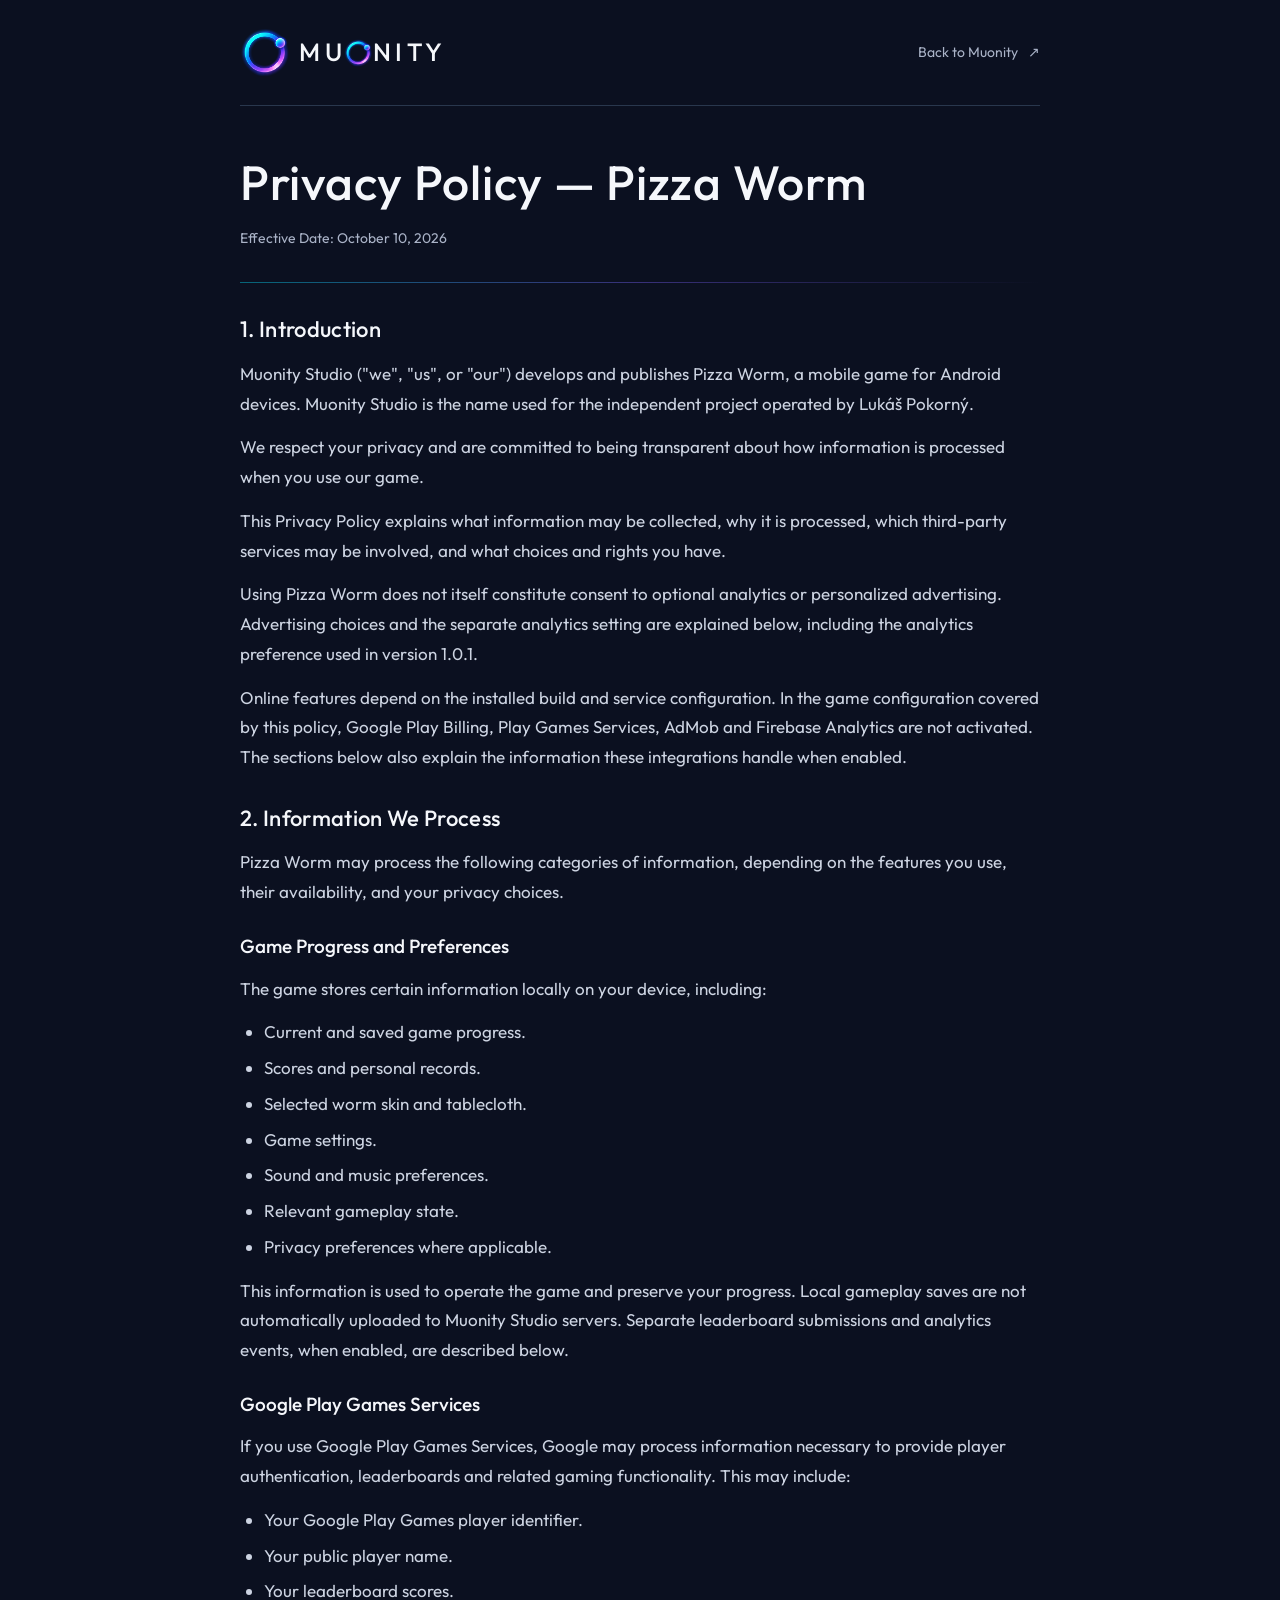
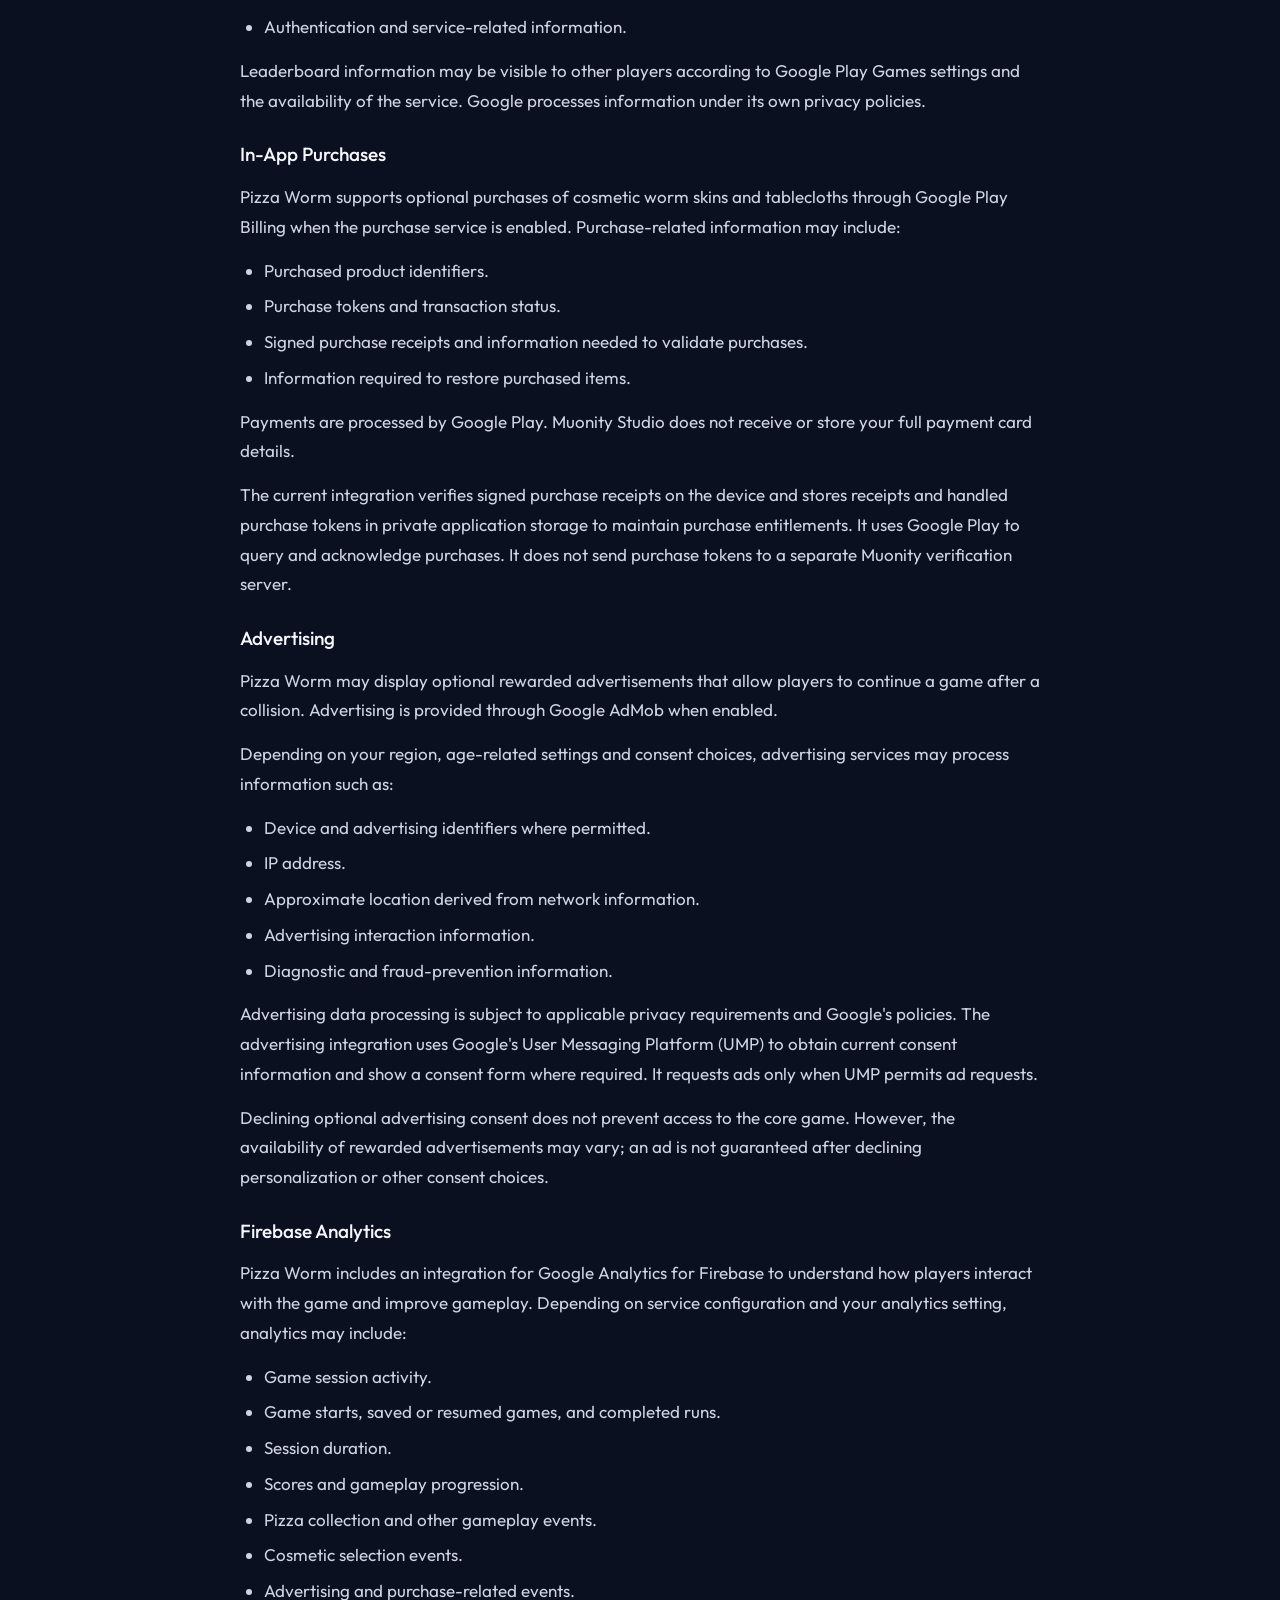
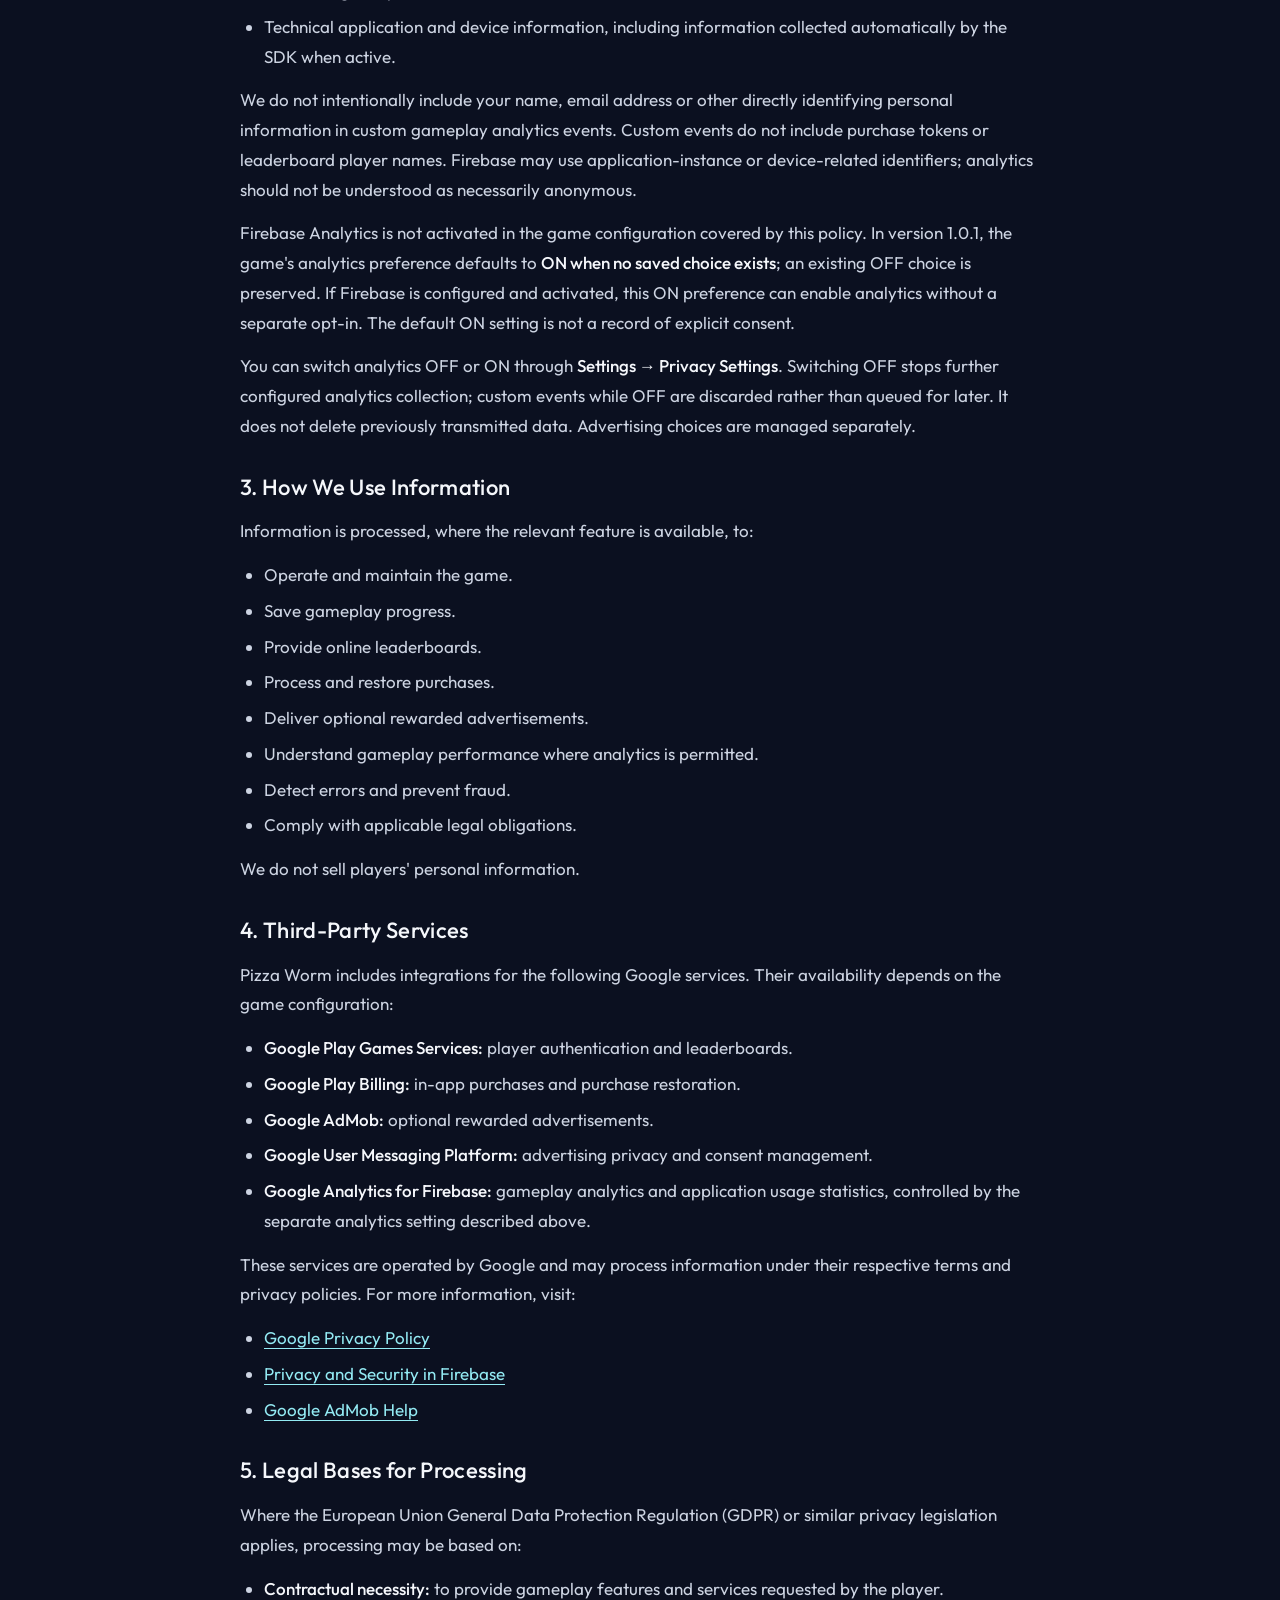
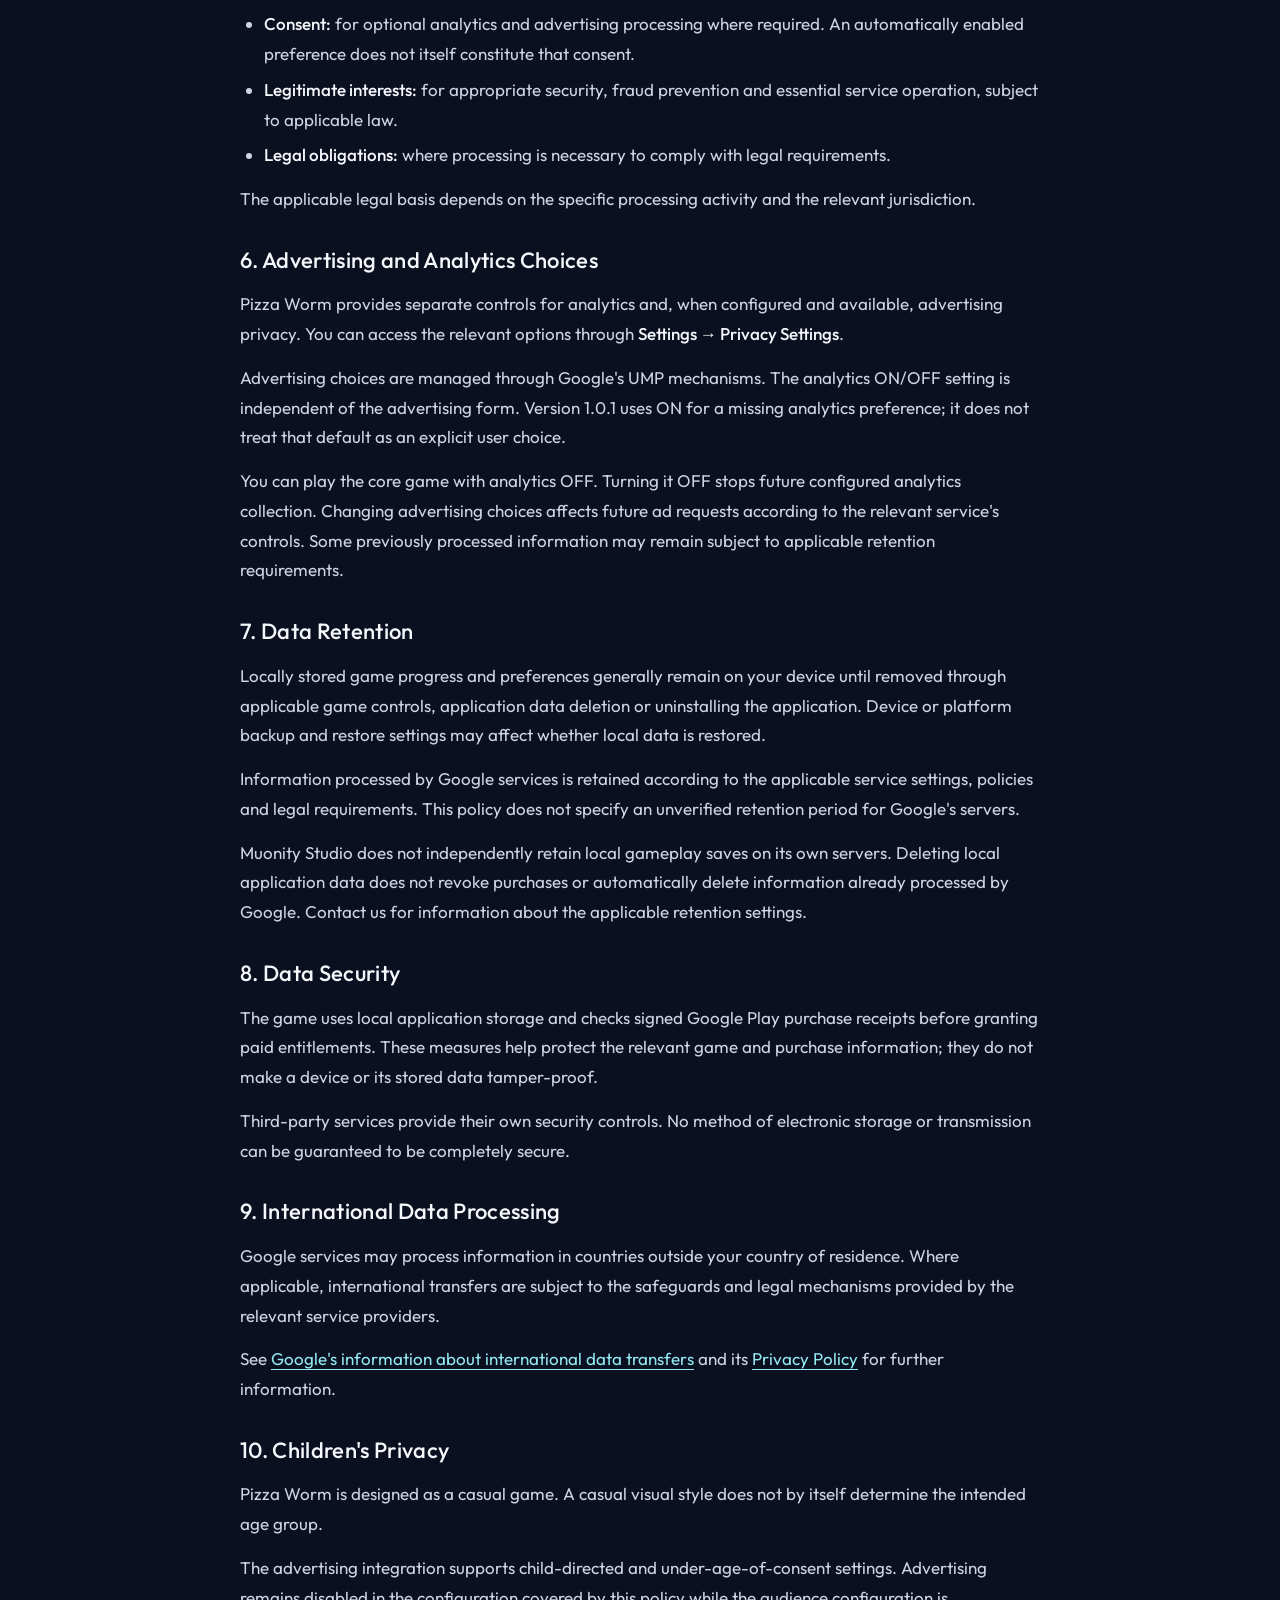
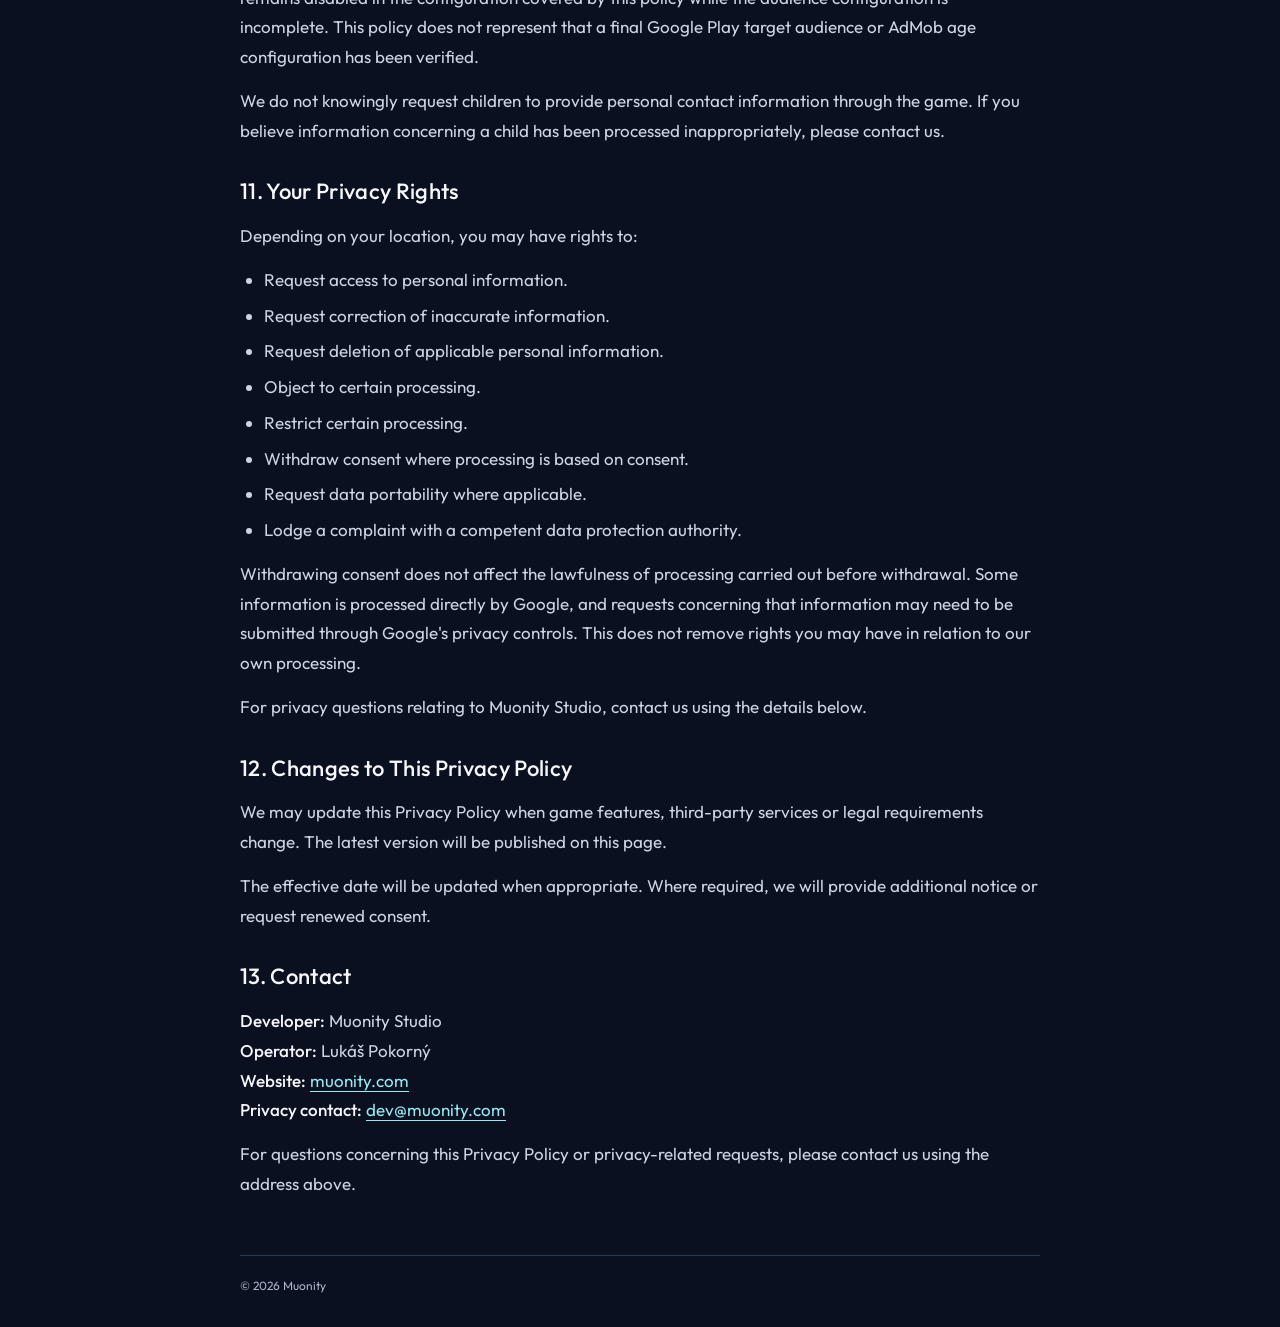
==== privacy/pizza-worm/index.html @ adc37dab "Add files via upload" ====
<!doctype html>
<html lang="en">
<head>
  <meta charset="utf-8">
  <meta name="viewport" content="width=device-width, initial-scale=1">
  <title>Pizza Worm Privacy Policy | Muonity</title>
  <meta name="description" content="Privacy Policy for Pizza Worm by Muonity Studio: local game data, Google services, advertising, analytics settings, purchases and your privacy rights.">
  <meta name="robots" content="index, follow">
  <meta name="theme-color" content="#0B1020">
  <link rel="canonical" href="https://muonity.com/privacy/pizza-worm/">
  <link rel="icon" type="image/png" sizes="192x192" href="../../assets/icons/muonity-symbol.png">
  <link rel="icon" type="image/x-icon" sizes="16x16 32x32 48x48" href="../../favicon.ico">
  <link rel="apple-touch-icon" sizes="180x180" href="../../assets/icons/apple-touch-icon.png">
  <link rel="preload" href="../../assets/fonts/outfit-variable-1.woff2" as="font" type="font/woff2" crossorigin>
  <link rel="stylesheet" href="../../css/fonts.css">
  <link rel="stylesheet" href="../../css/styles.css">
  <link rel="stylesheet" href="../../css/privacy.css">
  <style>
    .pizza-policy h3 { margin-top: 26px; color: var(--color-text); font-size: 19px; line-height: 1.4; font-weight: 500; }
    .pizza-policy ul { margin-block: 14px; padding-left: 24px; color: #CDD4E2; }
    .pizza-policy li + li { margin-top: 6px; }
  </style>
</head>

<body class="privacy-page">
  <a class="skip-link" href="#main">Skip to content</a>
  <header class="privacy-header privacy-container">
    <a class="brand" href="https://muonity.com/" aria-label="Muonity home">
        <img class="brand-symbol" src="../../assets/icons/muonity-symbol.png" width="192" height="192" alt="">
        <span class="wordmark" aria-hidden="true">MU<img src="../../assets/icons/muonity-symbol.png" width="192" height="192" alt="">NITY</span>
      </a>
    <a class="privacy-back" href="https://muonity.com/">Back to Muonity <span aria-hidden="true">↗</span></a>
  </header>
  <main class="privacy-document privacy-container pizza-policy" id="main">
    <div class="privacy-intro">
      <h1>Privacy Policy — Pizza Worm</h1>
      <p class="privacy-updated">Effective Date: <time datetime="2026-10-10">October 10, 2026</time></p>
    </div>
    <section aria-labelledby="section-1">
      <h2 id="section-1">1. Introduction</h2>
      <p>Muonity Studio ("we", "us", or "our") develops and publishes Pizza Worm, a mobile game for Android devices. Muonity Studio is the name used for the independent project operated by Lukáš Pokorný.</p>
      <p>We respect your privacy and are committed to being transparent about how information is processed when you use our game.</p>
      <p>This Privacy Policy explains what information may be collected, why it is processed, which third-party services may be involved, and what choices and rights you have.</p>
      <p>Using Pizza Worm does not itself constitute consent to optional analytics or personalized advertising. Advertising choices and the separate analytics setting are explained below, including the analytics preference used in version 1.0.1.</p>
      <p>Online features depend on the installed build and service configuration. In the game configuration covered by this policy, Google Play Billing, Play Games Services, AdMob and Firebase Analytics are not activated. The sections below also explain the information these integrations handle when enabled.</p>
    </section>
    <section aria-labelledby="section-2">
      <h2 id="section-2">2. Information We Process</h2>
      <p>Pizza Worm may process the following categories of information, depending on the features you use, their availability, and your privacy choices.</p>
      <h3>Game Progress and Preferences</h3>
      <p>The game stores certain information locally on your device, including:</p>
      <ul><li>Current and saved game progress.</li><li>Scores and personal records.</li><li>Selected worm skin and tablecloth.</li><li>Game settings.</li><li>Sound and music preferences.</li><li>Relevant gameplay state.</li><li>Privacy preferences where applicable.</li></ul>
      <p>This information is used to operate the game and preserve your progress. Local gameplay saves are not automatically uploaded to Muonity Studio servers. Separate leaderboard submissions and analytics events, when enabled, are described below.</p>
      <h3>Google Play Games Services</h3>
      <p>If you use Google Play Games Services, Google may process information necessary to provide player authentication, leaderboards and related gaming functionality. This may include:</p>
      <ul><li>Your Google Play Games player identifier.</li><li>Your public player name.</li><li>Your leaderboard scores.</li><li>Authentication and service-related information.</li></ul>
      <p>Leaderboard information may be visible to other players according to Google Play Games settings and the availability of the service. Google processes information under its own privacy policies.</p>
      <h3>In-App Purchases</h3>
      <p>Pizza Worm supports optional purchases of cosmetic worm skins and tablecloths through Google Play Billing when the purchase service is enabled. Purchase-related information may include:</p>
      <ul><li>Purchased product identifiers.</li><li>Purchase tokens and transaction status.</li><li>Signed purchase receipts and information needed to validate purchases.</li><li>Information required to restore purchased items.</li></ul>
      <p>Payments are processed by Google Play. Muonity Studio does not receive or store your full payment card details.</p>
      <p>The current integration verifies signed purchase receipts on the device and stores receipts and handled purchase tokens in private application storage to maintain purchase entitlements. It uses Google Play to query and acknowledge purchases. It does not send purchase tokens to a separate Muonity verification server.</p>
      <h3>Advertising</h3>
      <p>Pizza Worm may display optional rewarded advertisements that allow players to continue a game after a collision. Advertising is provided through Google AdMob when enabled.</p>
      <p>Depending on your region, age-related settings and consent choices, advertising services may process information such as:</p>
      <ul><li>Device and advertising identifiers where permitted.</li><li>IP address.</li><li>Approximate location derived from network information.</li><li>Advertising interaction information.</li><li>Diagnostic and fraud-prevention information.</li></ul>
      <p>Advertising data processing is subject to applicable privacy requirements and Google's policies. The advertising integration uses Google's User Messaging Platform (UMP) to obtain current consent information and show a consent form where required. It requests ads only when UMP permits ad requests.</p>
      <p>Declining optional advertising consent does not prevent access to the core game. However, the availability of rewarded advertisements may vary; an ad is not guaranteed after declining personalization or other consent choices.</p>
      <h3>Firebase Analytics</h3>
      <p>Pizza Worm includes an integration for Google Analytics for Firebase to understand how players interact with the game and improve gameplay. Depending on service configuration and your analytics setting, analytics may include:</p>
      <ul><li>Game session activity.</li><li>Game starts, saved or resumed games, and completed runs.</li><li>Session duration.</li><li>Scores and gameplay progression.</li><li>Pizza collection and other gameplay events.</li><li>Cosmetic selection events.</li><li>Advertising and purchase-related events.</li><li>Technical application and device information, including information collected automatically by the SDK when active.</li></ul>
      <p>We do not intentionally include your name, email address or other directly identifying personal information in custom gameplay analytics events. Custom events do not include purchase tokens or leaderboard player names. Firebase may use application-instance or device-related identifiers; analytics should not be understood as necessarily anonymous.</p>
      <p>Firebase Analytics is not activated in the game configuration covered by this policy. In version 1.0.1, the game's analytics preference defaults to <strong>ON when no saved choice exists</strong>; an existing OFF choice is preserved. If Firebase is configured and activated, this ON preference can enable analytics without a separate opt-in. The default ON setting is not a record of explicit consent.</p>
      <p>You can switch analytics OFF or ON through <strong>Settings → Privacy Settings</strong>. Switching OFF stops further configured analytics collection; custom events while OFF are discarded rather than queued for later. It does not delete previously transmitted data. Advertising choices are managed separately.</p>
    </section>
    <section aria-labelledby="section-3">
      <h2 id="section-3">3. How We Use Information</h2>
      <p>Information is processed, where the relevant feature is available, to:</p>
      <ul><li>Operate and maintain the game.</li><li>Save gameplay progress.</li><li>Provide online leaderboards.</li><li>Process and restore purchases.</li><li>Deliver optional rewarded advertisements.</li><li>Understand gameplay performance where analytics is permitted.</li><li>Detect errors and prevent fraud.</li><li>Comply with applicable legal obligations.</li></ul>
      <p>We do not sell players' personal information.</p>
    </section>
    <section aria-labelledby="section-4">
      <h2 id="section-4">4. Third-Party Services</h2>
      <p>Pizza Worm includes integrations for the following Google services. Their availability depends on the game configuration:</p>
      <ul><li><strong>Google Play Games Services:</strong> player authentication and leaderboards.</li><li><strong>Google Play Billing:</strong> in-app purchases and purchase restoration.</li><li><strong>Google AdMob:</strong> optional rewarded advertisements.</li><li><strong>Google User Messaging Platform:</strong> advertising privacy and consent management.</li><li><strong>Google Analytics for Firebase:</strong> gameplay analytics and application usage statistics, controlled by the separate analytics setting described above.</li></ul>
      <p>These services are operated by Google and may process information under their respective terms and privacy policies. For more information, visit:</p>
      <ul><li><a href="https://policies.google.com/privacy">Google Privacy Policy</a></li><li><a href="https://firebase.google.com/support/privacy">Privacy and Security in Firebase</a></li><li><a href="https://support.google.com/admob/">Google AdMob Help</a></li></ul>
    </section>
    <section aria-labelledby="section-5">
      <h2 id="section-5">5. Legal Bases for Processing</h2>
      <p>Where the European Union General Data Protection Regulation (GDPR) or similar privacy legislation applies, processing may be based on:</p>
      <ul><li><strong>Contractual necessity:</strong> to provide gameplay features and services requested by the player.</li><li><strong>Consent:</strong> for optional analytics and advertising processing where required. An automatically enabled preference does not itself constitute that consent.</li><li><strong>Legitimate interests:</strong> for appropriate security, fraud prevention and essential service operation, subject to applicable law.</li><li><strong>Legal obligations:</strong> where processing is necessary to comply with legal requirements.</li></ul>
      <p>The applicable legal basis depends on the specific processing activity and the relevant jurisdiction.</p>
    </section>
    <section aria-labelledby="section-6">
      <h2 id="section-6">6. Advertising and Analytics Choices</h2>
      <p>Pizza Worm provides separate controls for analytics and, when configured and available, advertising privacy. You can access the relevant options through <strong>Settings → Privacy Settings</strong>.</p>
      <p>Advertising choices are managed through Google's UMP mechanisms. The analytics ON/OFF setting is independent of the advertising form. Version 1.0.1 uses ON for a missing analytics preference; it does not treat that default as an explicit user choice.</p>
      <p>You can play the core game with analytics OFF. Turning it OFF stops future configured analytics collection. Changing advertising choices affects future ad requests according to the relevant service's controls. Some previously processed information may remain subject to applicable retention requirements.</p>
    </section>
    <section aria-labelledby="section-7">
      <h2 id="section-7">7. Data Retention</h2>
      <p>Locally stored game progress and preferences generally remain on your device until removed through applicable game controls, application data deletion or uninstalling the application. Device or platform backup and restore settings may affect whether local data is restored.</p>
      <p>Information processed by Google services is retained according to the applicable service settings, policies and legal requirements. This policy does not specify an unverified retention period for Google's servers.</p>
      <p>Muonity Studio does not independently retain local gameplay saves on its own servers. Deleting local application data does not revoke purchases or automatically delete information already processed by Google. Contact us for information about the applicable retention settings.</p>
    </section>
    <section aria-labelledby="section-8">
      <h2 id="section-8">8. Data Security</h2>
      <p>The game uses local application storage and checks signed Google Play purchase receipts before granting paid entitlements. These measures help protect the relevant game and purchase information; they do not make a device or its stored data tamper-proof.</p>
      <p>Third-party services provide their own security controls. No method of electronic storage or transmission can be guaranteed to be completely secure.</p>
    </section>
    <section aria-labelledby="section-9">
      <h2 id="section-9">9. International Data Processing</h2>
      <p>Google services may process information in countries outside your country of residence. Where applicable, international transfers are subject to the safeguards and legal mechanisms provided by the relevant service providers.</p>
      <p>See <a href="https://business.safety.google/adsdatatransfers/">Google's information about international data transfers</a> and its <a href="https://policies.google.com/privacy">Privacy Policy</a> for further information.</p>
    </section>
    <section aria-labelledby="section-10">
      <h2 id="section-10">10. Children's Privacy</h2>
      <p>Pizza Worm is designed as a casual game. A casual visual style does not by itself determine the intended age group.</p>
      <p>The advertising integration supports child-directed and under-age-of-consent settings. Advertising remains disabled in the configuration covered by this policy while the audience configuration is incomplete. This policy does not represent that a final Google Play target audience or AdMob age configuration has been verified.</p>
      <p>We do not knowingly request children to provide personal contact information through the game. If you believe information concerning a child has been processed inappropriately, please contact us.</p>
    </section>
    <section aria-labelledby="section-11">
      <h2 id="section-11">11. Your Privacy Rights</h2>
      <p>Depending on your location, you may have rights to:</p>
      <ul><li>Request access to personal information.</li><li>Request correction of inaccurate information.</li><li>Request deletion of applicable personal information.</li><li>Object to certain processing.</li><li>Restrict certain processing.</li><li>Withdraw consent where processing is based on consent.</li><li>Request data portability where applicable.</li><li>Lodge a complaint with a competent data protection authority.</li></ul>
      <p>Withdrawing consent does not affect the lawfulness of processing carried out before withdrawal. Some information is processed directly by Google, and requests concerning that information may need to be submitted through Google's privacy controls. This does not remove rights you may have in relation to our own processing.</p>
      <p>For privacy questions relating to Muonity Studio, contact us using the details below.</p>
    </section>
    <section aria-labelledby="section-12">
      <h2 id="section-12">12. Changes to This Privacy Policy</h2>
      <p>We may update this Privacy Policy when game features, third-party services or legal requirements change. The latest version will be published on this page.</p>
      <p>The effective date will be updated when appropriate. Where required, we will provide additional notice or request renewed consent.</p>
    </section>
    <section aria-labelledby="section-13">
      <h2 id="section-13">13. Contact</h2>
      <p><strong>Developer:</strong> Muonity Studio<br><strong>Operator:</strong> Lukáš Pokorný<br><strong>Website:</strong> <a href="https://muonity.com/">muonity.com</a><br><strong>Privacy contact:</strong> <a href="mailto:dev@muonity.com">dev@muonity.com</a></p>
      <p>For questions concerning this Privacy Policy or privacy-related requests, please contact us using the address above.</p>
    </section>
  </main>
  <footer class="privacy-footer privacy-container"><small>© 2026 Muonity</small></footer>
</body>
</html>
---- css/fonts.css ----
/* latin-ext */
@font-face {
  font-family: 'Outfit';
  font-style: normal;
  font-weight: 100 900;
  font-display: swap;
  src: url(../assets/fonts/outfit-variable-0.woff2) format('woff2');
  unicode-range: U+0100-02BA, U+02BD-02C5, U+02C7-02CC, U+02CE-02D7, U+02DD-02FF, U+0304, U+0308, U+0329, U+1D00-1DBF, U+1E00-1E9F, U+1EF2-1EFF, U+2020, U+20A0-20AB, U+20AD-20C0, U+2113, U+2C60-2C7F, U+A720-A7FF;
}
/* latin */
@font-face {
  font-family: 'Outfit';
  font-style: normal;
  font-weight: 100 900;
  font-display: swap;
  src: url(../assets/fonts/outfit-variable-1.woff2) format('woff2');
  unicode-range: U+0000-00FF, U+0131, U+0152-0153, U+02BB-02BC, U+02C6, U+02DA, U+02DC, U+0304, U+0308, U+0329, U+2000-206F, U+20AC, U+2122, U+2191, U+2193, U+2212, U+2215, U+FEFF, U+FFFD;
}
---- css/styles.css ----
:root {
  color-scheme: dark;
  --color-bg: #0B1020;
  --color-cyan: #00E5FF;
  --color-violet: #7B61FF;
  --color-text: #F5F7FB;
  --color-text-secondary: #AAB3C7;
  --color-surface: #030817;
  --accent-retro: #22CFFF;
  --accent-bait: #00E5E5;
  --accent-next: #DF66FF;
  --glow-intensity: .24;
  --max-content-width: 1280px;
  --page-gutter: clamp(22px, 4.8vw, 70px);
  --card-gap: clamp(20px, 2.1vw, 30px);
  --section-space: clamp(36px, 4vw, 58px);
  --font: "Outfit", sans-serif;
}
* { box-sizing: border-box; }
html { scroll-behavior: smooth; scroll-padding-top: 24px; }
body { margin: 0; background: var(--color-bg); background-image: linear-gradient(#020612, #020611); color: var(--color-text); font-family: var(--font); font-size: 16px; line-height: 1.6; -webkit-font-smoothing: antialiased; }
a { color: inherit; text-decoration: none; }
button { font: inherit; }
img, svg { display: block; max-width: 100%; }
img { height: auto; }
h1, h2, h3, p { margin: 0; }
[hidden] { display: none !important; }
:focus-visible { outline: 3px solid var(--color-cyan); outline-offset: 6px; }
::selection { background: #6043A3; color: white; }
.container { width: min(calc(100% - var(--page-gutter) * 2), var(--max-content-width)); margin-inline: auto; }
.sr-only { position: absolute; width: 1px; height: 1px; margin: -1px; padding: 0; overflow: hidden; clip-path: inset(50%); white-space: nowrap; border: 0; }
.skip-link { position: fixed; top: 12px; left: 12px; z-index: 100; padding: 12px 20px; background: var(--color-surface); border: 1px solid var(--color-cyan); border-radius: 8px; transform: translateY(-180%); }
.skip-link:focus { transform: translateY(0); }
.site-header { position: absolute; top: 0; left: 0; width: 100%; z-index: 10; }
.header-inner { min-height: clamp(80px, 7.8vw, 110px); display: flex; align-items: center; justify-content: space-between; gap: 32px; }
.brand { display: inline-flex; align-items: center; flex-shrink: 0; gap: 10px; min-height: 44px; }
.brand-symbol { width: 49px; mix-blend-mode: screen; }
.wordmark { display: inline-flex; align-items: center; white-space: nowrap; font-weight: 500; font-size: 25px; line-height: 1; letter-spacing: .18em; }
.wordmark img { width: 1.12em; height: 1.12em; margin-left: -.1em; margin-right: .05em; mix-blend-mode: screen; }
.primary-nav { display: flex; gap: clamp(22px, 3vw, 42px); align-items: center; }
.primary-nav a, .footer-nav a { display: inline-flex; align-items: center; justify-content: center; min-height: 44px; font-size: 14px; text-transform: uppercase; letter-spacing: .075em; transition: color .2s ease, box-shadow .2s ease; }
.primary-nav a:hover, .footer-nav a:hover { color: var(--color-cyan); }
.primary-nav .contact-button { min-width: 120px; min-height: 40px; border: 1px solid transparent; border-radius: 30px; padding: 6px 25px; background: linear-gradient(#030A1B, #030A1B) padding-box, linear-gradient(105deg, var(--color-cyan), var(--color-violet), #C857FF) border-box; }
.contact-button:hover { box-shadow: 0 0 20px rgb(67 94 255 / .22); }
.menu-toggle { width: 46px; height: 46px; padding: 12px 10px; border: 1px solid #33537A; border-radius: 12px; color: white; background: #070E24; cursor: pointer; }
.menu-toggle span { display: block; height: 2px; width: 24px; margin: 4px 0; background: currentColor; transition: transform .22s, opacity .22s; }
.hero { height: clamp(428px, 42vw, 600px); min-height: 428px; position: relative; isolation: isolate; display: grid; place-items: center; border-bottom: 1px solid #123152; overflow: hidden; background: #010510; }
.cosmos { position: absolute; inset: 0; overflow: hidden; pointer-events: none; z-index: -1; }
.hero-cosmos { background: radial-gradient(ellipse at 4% 77%, #53217A 0, #181B54 13%, transparent 38%), radial-gradient(ellipse at 90% 92%, #34166B 0, transparent 32%), radial-gradient(ellipse at 52% 107%, #004C80 0, #02122B 22%, transparent 50%), linear-gradient(135deg, #03091C, #01030D 62%); }
.starfield { position: absolute; inset: 0; opacity: .6; background-image: radial-gradient(1px 1px at 14% 23%, #519CD7 80%, transparent), radial-gradient(1px 1px at 69% 36%, #79ADDE 80%, transparent), radial-gradient(1px 1px at 44% 67%, #A578E6 80%, transparent), radial-gradient(1.5px 1.5px at 81% 17%, #8DC6ED 80%, transparent), radial-gradient(1px 1px at 24% 83%, #7465C1 80%, transparent); background-size: 229px 197px, 347px 231px, 193px 263px, 419px 307px, 311px 179px; mask-image: linear-gradient(to bottom, #000, #0009); }
.planet { position: absolute; border-radius: 50%; background: radial-gradient(ellipse at 32% 10%, #075092 0, #092956 12%, #03102C 29%, #010718 53%, #020613 77%); box-shadow: 0 -2px 2px #D0FFFF, 0 -5px 8px #00CFFF, 0 -12px 26px #007AEF, 0 -20px 58px #2430D777, inset 0 7px 14px #048DEF; }
.planet::after { content: ""; position: absolute; inset: 0; border-radius: inherit; opacity: .1; background: repeating-radial-gradient(ellipse at 45% 21%, transparent 0 13px, #217BBA30 14px 15px, transparent 18px 23px), repeating-linear-gradient(173deg, transparent 0 11px, #021028 12px 14px, transparent 17px 28px); mask-image: linear-gradient(#000, transparent 60%); }
.planet-hero { width: 130%; height: 200%; left: 28%; top: 34%; transform: rotate(-30deg); }
.moon { position: absolute; border-radius: 50%; background: radial-gradient(circle at 18% 22%, #115190, #05102B 33%, #010411 68%); box-shadow: -2px -1px 2px #B5D7FF, -5px -2px 14px #345DEE, inset 5px 2px 8px #398CFBAA, 8px 9px 20px #40128655; }
.moon-hero { width: 10.5%; aspect-ratio: 1; right: 1.5%; top: 52%; }
.horizon { position: absolute; bottom: 0; width: 100%; height: 40px; background: radial-gradient(ellipse at 50% 100%, #12A4DF44, transparent 65%), linear-gradient(transparent, #020612); }
.horizon::after { content: ""; position: absolute; left: 15%; right: 15%; bottom: 0; height: 1px; background: linear-gradient(90deg, transparent, #1CBAFF, transparent); box-shadow: 0 0 16px #00BFFF; }
.hero-brand { text-align: center; margin-top: 69px; position: relative; }
.hero-symbol { width: clamp(180px, 18.75vw, 260px); margin: 0 auto -1px; mix-blend-mode: screen; }
.hero h1 .wordmark { font-size: clamp(46px, 5.6vw, 76px); font-weight: 600; letter-spacing: .22em; text-shadow: 0 0 22px #499DFF2B; }
.hero h1 .wordmark img { width: 1.23em; height: 1.23em; margin-inline: -.06em .03em; }
.hero-brand p { margin-top: 8px; padding-left: .36em; color: #D1D9F0; font-size: clamp(14px, 1.75vw, 23px); text-transform: uppercase; letter-spacing: .38em; font-weight: 300; }
.games-section { padding-top: 24px; padding-bottom: var(--section-space); }
.section-heading { display: flex; align-items: center; gap: 20px; margin: 0 12px 20px; }
.section-heading h2 { font-size: clamp(26px, 2.85vw, 40px); letter-spacing: .18em; line-height: 1.5; text-transform: uppercase; font-weight: 600; text-shadow: 0 0 13px #357EFF99; }
.section-heading > span { flex: 1; height: 1px; background: linear-gradient(90deg, #16B7F7, #6355A54D 60%, transparent); }
.game-grid { display: grid; grid-template-columns: repeat(3, minmax(0, 1fr)); gap: var(--card-gap); align-items: stretch; }
.game-card { --card-accent: var(--accent-retro); position: relative; border: 2px solid var(--card-accent); border-radius: 22px; background: #040B1E; box-shadow: 0 0 9px color-mix(in srgb, var(--card-accent) 45%, transparent), 0 0 25px color-mix(in srgb, var(--card-accent) calc(var(--glow-intensity) * 100%), transparent); overflow: hidden; transition: transform .25s ease, box-shadow .25s ease; }
.game-card-bait { --card-accent: var(--accent-bait); }
.game-card-next { --card-accent: var(--accent-next); }
.game-card-content { display: flex; flex-direction: column; height: 100%; }
.game-card picture { display: block; flex: 0 0 auto; }
.game-card img { display: block; width: 100%; height: auto; }
.game-status { display: flex; align-items: center; justify-content: center; flex: 1; min-height: 100px; padding: 6px 12px; border-top: 1px solid color-mix(in srgb, var(--card-accent) 26%, transparent); background: radial-gradient(ellipse at top, color-mix(in srgb, var(--card-accent) 10%, #040A19), #040817 80%); text-align: center; color: #C1CCE0; font-size: 14px; letter-spacing: .045em; }
.store-availability { width: 180px; max-width: 100%; display: grid; justify-items: center; }
.game-card .store-badge { width: 100%; height: auto; transition: filter .2s ease; }
.store-note { display: block; min-height: 1.2em; font-size: 12px; font-weight: 500; line-height: 1.2; letter-spacing: .14em; text-transform: uppercase; }
.is-unavailable { cursor: default; }
.is-unavailable .store-badge { filter: grayscale(1); opacity: .58; }
.game-card.is-linked .game-card-content { cursor: pointer; }
.game-card:focus-within { outline: 3px solid white; outline-offset: 5px; }
.game-card-content:focus-visible { outline: none; }
@media (hover: hover) and (pointer: fine) {
  .game-card:hover { transform: translateY(-4px) scale(1.01); box-shadow: 0 0 12px color-mix(in srgb, var(--card-accent) 55%, transparent), 0 0 32px color-mix(in srgb, var(--card-accent) 30%, transparent); }
  .game-card.is-linked .game-card-content:hover .store-badge { filter: brightness(1.12); }
}
.pillars { display: grid; grid-template-columns: repeat(3, minmax(0, 1fr)); padding-block: 38px 44px; border-top: 1px solid #133654; }
.pillar { display: flex; gap: clamp(20px, 2.7vw, 40px); padding: 0 clamp(22px, 2.6vw, 38px); position: relative; }
.pillar:first-child { padding-left: 24px; }
.pillar:last-child { padding-right: 0; }
.pillar + .pillar::before { content: ""; position: absolute; top: 3px; bottom: 5px; left: 0; width: 1px; background: linear-gradient(#233969, #33335B); }
.pillar-icon { flex: 0 0 64px; width: 64px; height: 64px; margin-top: 3px; color: var(--color-cyan); filter: drop-shadow(0 0 7px #00B3FF33); }
.pillar-apps .pillar-icon { color: #8D75FF; }
.pillar-ideas .pillar-icon { color: #EA57F5; filter: drop-shadow(0 0 8px #D749F52B); }
.pillar h2 { margin-bottom: 8px; font-size: 20px; font-weight: 600; letter-spacing: .07em; text-transform: uppercase; }
.pillar p { color: #BCC5D9; font-size: 16px; font-weight: 300; line-height: 1.65; letter-spacing: .01em; }
.about { position: relative; isolation: isolate; overflow: hidden; border-block: 1px solid #173653; background: #030919; }
.about-inner { padding: 44px 22px 54px; min-height: 310px; }
.about h2 { font-size: clamp(28px, 3.1vw, 44px); text-transform: uppercase; letter-spacing: .16em; line-height: 1.25; margin-bottom: 14px; }
.about h2 span { display: block; font-weight: 300; }
.about h2 strong { display: block; font-weight: 600; text-shadow: 0 0 12px #258FEF40; }
.about p { max-width: 560px; width: 47%; font-size: 16px; color: #CDD4E4; line-height: 1.65; font-weight: 300; text-wrap: pretty; }
.about-cosmos { background: radial-gradient(ellipse at 83% 80%, #103493, transparent 44%), radial-gradient(ellipse at 100% 5%, #51228E, transparent 24%), #030819; }
.planet-back { width: 88%; height: 155%; left: 45%; top: 35%; transform: rotate(-21deg); }
.planet-front { width: 66%; height: 130%; left: 38%; top: 78%; transform: rotate(-13deg); }
.moon-about { width: 11%; aspect-ratio: 1; right: 10%; top: 41%; }
.contact { display: flex; flex-direction: column; align-items: flex-start; gap: 12px; padding-block: 40px; }
.contact h2 { font-size: 24px; letter-spacing: .055em; font-weight: 500; }
.contact p { color: var(--color-text-secondary); font-size: 16px; margin-top: 5px; }
.email-link { font-size: clamp(20px, 2.25vw, 28px); white-space: nowrap; color: #D1F6FF; padding-block: 8px; text-underline-offset: 8px; text-decoration: underline; text-decoration-color: #287799; transition: color .2s; }
.email-link:hover { color: var(--color-cyan); }
.site-footer { border-top: 1px solid #16314B; background: #020611; }
.footer-inner { display: flex; flex-wrap: wrap; align-items: center; justify-content: space-between; gap: 16px 32px; padding-block: 24px; }
.footer-inner .wordmark { font-size: 21px; }
.footer-nav { display: flex; align-items: center; flex-wrap: wrap; gap: 18px; }
.footer-nav a { font-size: 12px; color: #BEC7DB; }
.social-links { display: flex; flex-wrap: wrap; align-items: center; gap: 8px; color: var(--color-text); }
.social-links a { width: 44px; height: 44px; display: grid; place-items: center; }
.social-links svg { width: 23px; height: 23px; }
.social-links a { transition: filter .2s ease; }
.social-links a:hover { filter: drop-shadow(0 0 6px #00E5FF80); }
.footer-inner small { font-size: 12px; color: var(--color-text-secondary); white-space: nowrap; }
@media (min-width: 1440px) {
  .games-section { padding-top: 30px; }
  .section-heading { margin-bottom: 26px; }
  .pillars { padding-block: 48px 54px; }
  .about-inner { min-height: 380px; padding-top: 58px; }
}
@media (max-width: 1000px) {
  .header-inner { gap: 16px; }
  .brand .wordmark { font-size: 22px; }
  .primary-nav { gap: 20px; }
  .primary-nav a { font-size: 13px; }
  .primary-nav .contact-button { min-width: 100px; padding-inline: 18px; }
  .pillar { gap: 18px; padding-inline: 20px; }
  .pillar-icon { flex-basis: 48px; width: 48px; height: 58px; }
  .pillar h2 { font-size: 18px; }
  .pillar p { font-size: 15px; }
}
@media (max-width: 820px) {
  .header-inner { min-height: 80px; }
  .menu-toggle:not([hidden]) { display: block; }
  .site-header.has-menu .primary-nav { display: none; position: absolute; top: 72px; left: var(--page-gutter); right: var(--page-gutter); padding: 16px; border: 1px solid #2C567F; border-radius: 16px; background: #050B1BF5; box-shadow: 0 18px 50px #000B, 0 0 24px #3156A333; }
  .site-header.has-menu .primary-nav.is-open { display: flex; flex-direction: column; gap: 4px; }
  .site-header.has-menu .primary-nav a { min-height: 48px; width: 100%; font-size: 14px; }
  .menu-toggle[aria-expanded="true"] span:nth-child(1) { transform: translateY(6px) rotate(45deg); }
  .menu-toggle[aria-expanded="true"] span:nth-child(2) { opacity: 0; }
  .menu-toggle[aria-expanded="true"] span:nth-child(3) { transform: translateY(-6px) rotate(-45deg); }
  .site-header:not(.has-menu) { position: relative; background: #030919; }
  .site-header:not(.has-menu) .header-inner { flex-wrap: wrap; justify-content: center; padding-block: 12px; }
  .site-header:not(.has-menu) .primary-nav { flex-wrap: wrap; justify-content: center; gap: 4px 20px; }
  .hero { height: 430px; }
  .hero-symbol { width: 190px; }
  .hero h1 .wordmark { font-size: 48px; }
  .hero-brand p { font-size: 16px; letter-spacing: .3em; }
  .planet-hero { width: 160%; height: 160%; left: 45%; top: 40%; }
  .moon-hero { width: 13%; right: -2%; top: 58%; }
  .game-grid { grid-template-columns: repeat(2, minmax(0, 1fr)); gap: 26px; }
  .game-card-next { grid-column: 1 / -1; width: calc((100% - 26px) / 2); justify-self: center; }
  .pillars { padding-block: 32px; }
  .pillar { display: block; padding-inline: 22px; }
  .pillar:first-child { padding-left: 0; }
  .pillar-icon { margin-bottom: 16px; }
  .pillar p { font-size: 16px; }
  .about-inner { padding-inline: 0; }
  .about p { width: 59%; }
  .about-cosmos::after { content: ""; position: absolute; inset: 0; background: linear-gradient(90deg, #030819B3, transparent); }
  .contact { align-items: flex-start; flex-direction: column; gap: 16px; }
  .footer-inner { justify-content: center; gap: 10px 32px; }
  .footer-nav { justify-content: center; }
}
@media (max-width: 560px) {
  :root { --page-gutter: 24px; --section-space: 32px; }
  .brand-symbol { width: 41px; }
  .brand { gap: 7px; }
  .brand .wordmark { font-size: 21px; }
  .hero { height: 416px; min-height: 416px; }
  .hero-brand { margin-top: 54px; width: 100%; padding-inline: 20px; }
  .hero-symbol { width: 164px; }
  .hero h1 .wordmark { font-size: clamp(31px, 9.2vw, 46px); letter-spacing: .14em; }
  .hero-brand p { font-size: 12px; letter-spacing: .24em; margin-top: 14px; }
  .planet-hero { width: 205%; height: 130%; top: 52%; left: 29%; transform: rotate(-27deg); }
  .moon-hero { width: 16%; top: 73%; right: -2%; }
  .hero-cosmos { background: radial-gradient(ellipse at 0 72%, #31215B, transparent 53%), radial-gradient(ellipse at 70% 100%, #062D5F, transparent 50%), #020716; }
  .games-section { padding-top: 24px; }
  .section-heading { margin: 0 0 20px; gap: 16px; }
  .section-heading h2 { font-size: 24px; letter-spacing: .13em; }
  .game-grid { grid-template-columns: minmax(0, 1fr); gap: 26px; max-width: 400px; margin-inline: auto; }
  .game-card { border-radius: 19px; }
  .game-card-next { grid-column: auto; width: 100%; }
  .pillars { grid-template-columns: 1fr; padding-block: 10px 24px; }
  .pillar, .pillar:first-child, .pillar:last-child { display: flex; padding: 22px 0; gap: 24px; }
  .pillar + .pillar::before { top: 0; left: 0; right: 0; bottom: auto; width: auto; height: 1px; background: linear-gradient(90deg, #193554, transparent); }
  .pillar-icon { flex-basis: 52px; width: 52px; margin: 4px 0 0; }
  .pillar h2 { font-size: 18px; margin-bottom: 4px; }
  .pillar p { max-width: 300px; }
  .about-inner { padding-block: 34px 100px; min-height: 350px; }
  .about h2 { font-size: 28px; letter-spacing: .13em; }
  .about p { width: 100%; max-width: 410px; }
  .planet-back { width: 170%; left: 18%; top: 85%; height: 80%; }
  .planet-front { width: 130%; left: 22%; top: 95%; height: 55%; }
  .moon-about { width: 19%; right: 6%; top: 79%; }
  .about-cosmos::after { background: linear-gradient(#030819AA, transparent); }
  .contact { padding-block: 30px; gap: 12px; }
  .contact h2 { font-size: 23px; }
  .email-link { font-size: 23px; }
  .footer-inner { flex-direction: column; gap: 12px; padding-block: 24px 20px; }
  .footer-nav { gap: 4px 15px; }
  .footer-nav a { font-size: 12px; }
}
@media (prefers-reduced-motion: reduce) {
  html { scroll-behavior: auto; }
  *, *::before, *::after { animation: none !important; transition: none !important; }
  .game-card:hover { transform: none; }
}
---- css/privacy.css ----
.privacy-page { background: var(--color-bg); }
.privacy-container { width: min(100% - 48px, 800px); margin-inline: auto; }
.privacy-header { display: flex; align-items: center; justify-content: space-between; gap: 16px 24px; flex-wrap: wrap; padding-block: 28px; border-bottom: 1px solid #29374D; }
.privacy-back { display: inline-flex; align-items: center; gap: 10px; min-height: 44px; color: var(--color-text-secondary); font-size: 14px; }
.privacy-back:hover { color: var(--color-cyan); }
.privacy-document { padding-block: 48px 56px; font-size: 17px; line-height: 1.75; overflow-wrap: anywhere; }
.privacy-intro { padding-bottom: 32px; border-bottom: 1px solid transparent; border-image: linear-gradient(90deg, #00E5FF66, #7B61FF66, transparent) 1; }
.privacy-intro h1 { font-size: clamp(34px, 5vw, 48px); line-height: 1.2; font-weight: 500; letter-spacing: .015em; }
.privacy-document .privacy-updated { margin-top: 14px; color: var(--color-text-secondary); font-size: 14px; }
.privacy-document section { margin-top: 32px; }
.privacy-document h2 { color: var(--color-text); font-size: 22px; line-height: 1.35; font-weight: 500; letter-spacing: .015em; }
.privacy-document p { margin-top: 14px; color: #CDD4E2; }
.privacy-document strong { font-weight: 500; color: var(--color-text); }
.privacy-document a { color: #93EAF3; text-decoration: underline; text-underline-offset: 4px; }
.privacy-document a:hover { color: var(--color-cyan); }
.privacy-document code { font-family: inherit; font-size: .94em; color: #DEE5F3; }
.privacy-footer { display: flex; flex-wrap: wrap; align-items: center; justify-content: space-between; gap: 12px 24px; padding-block: 20px 32px; border-top: 1px solid #29374D; color: var(--color-text-secondary); }
.privacy-footer small { font-size: 12px; }
@media (max-width: 560px) {
  .privacy-header { padding-block: 20px; }
  .privacy-document { padding-block: 32px 40px; font-size: 16px; }
  .privacy-document h2 { font-size: 21px; }
}
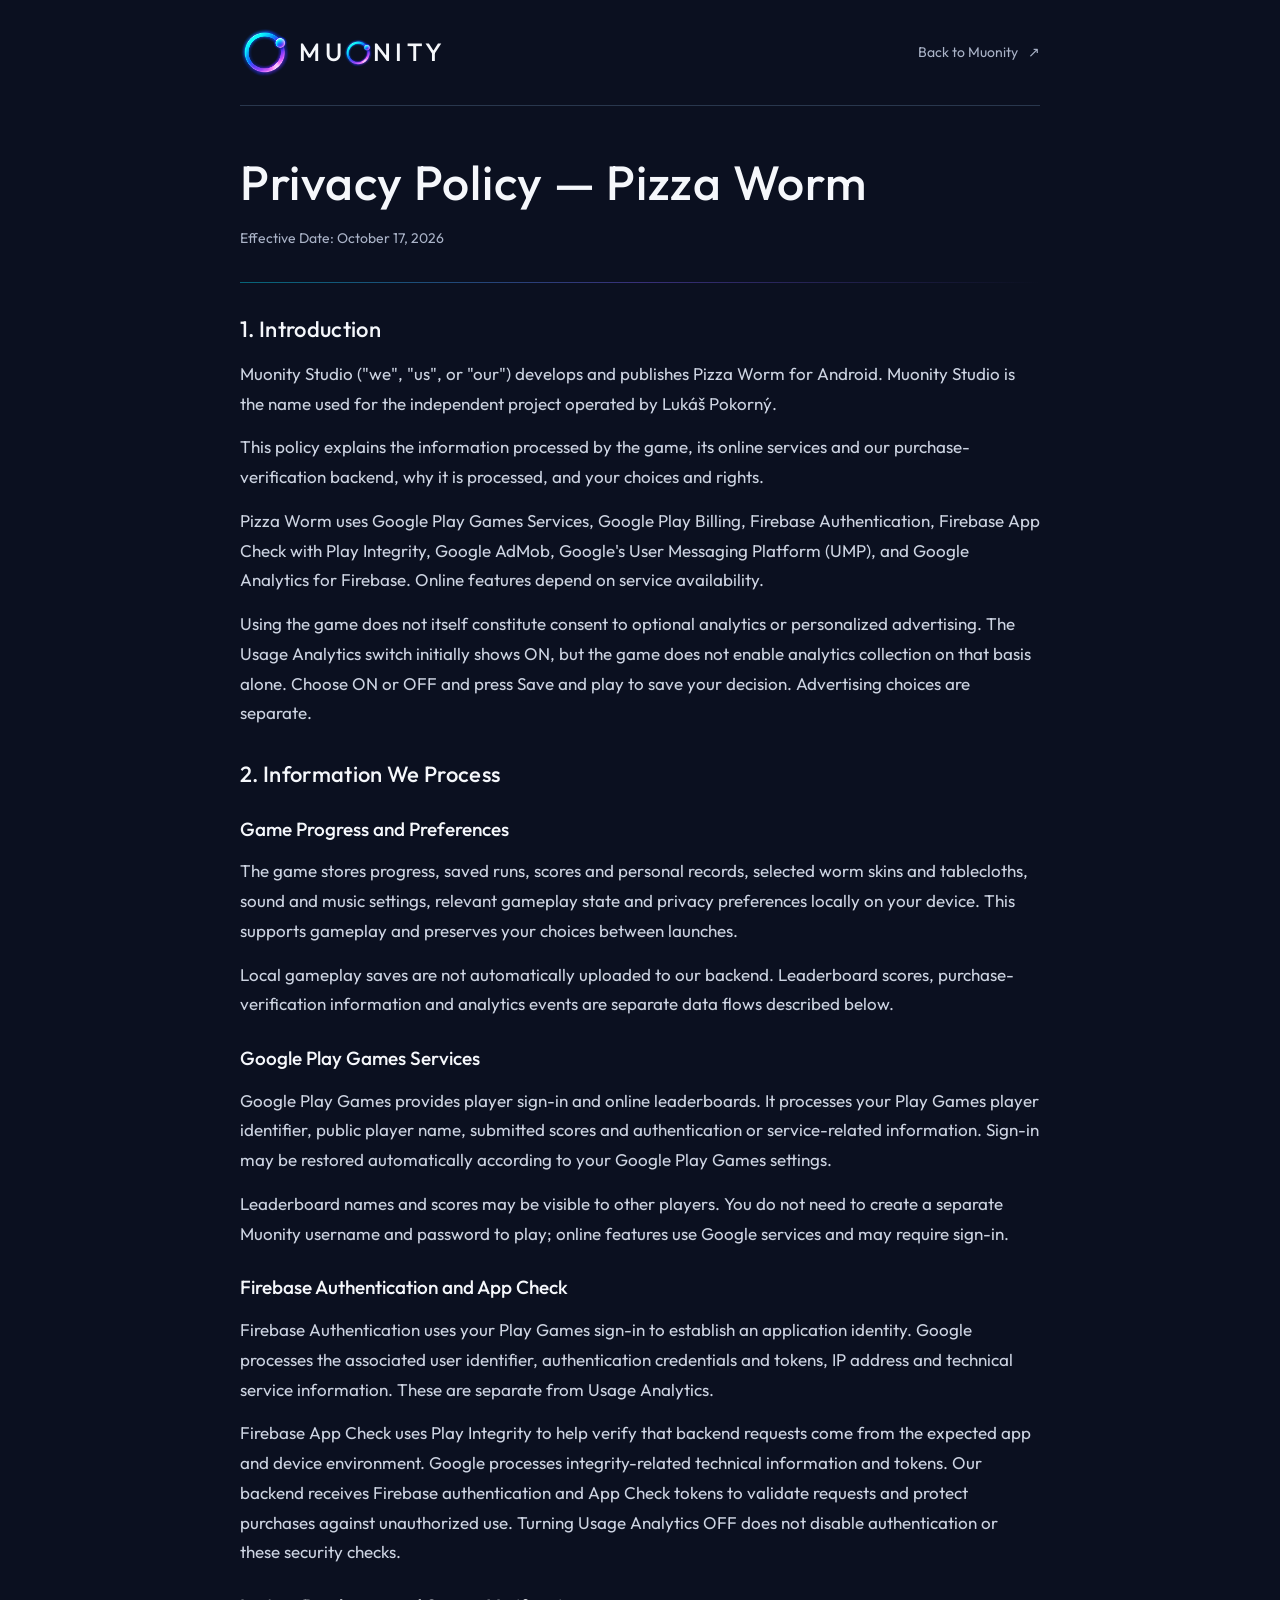
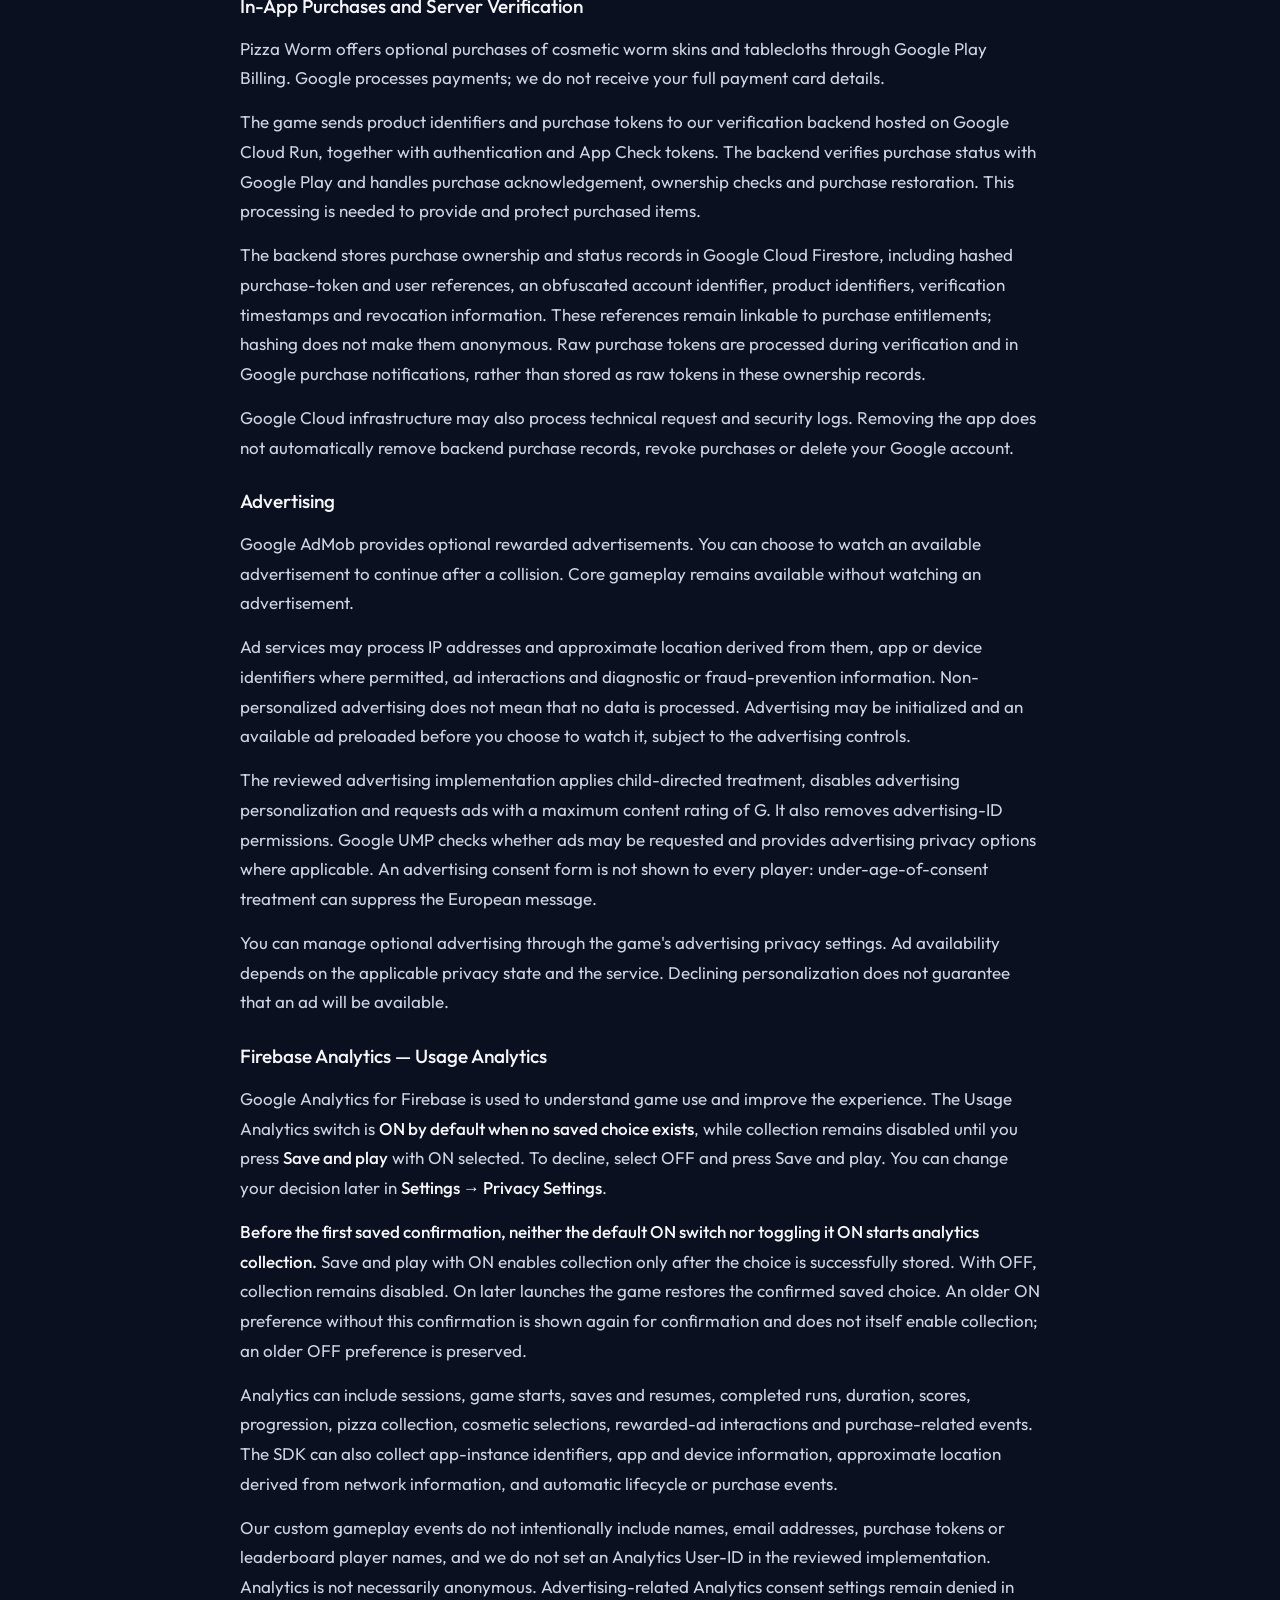
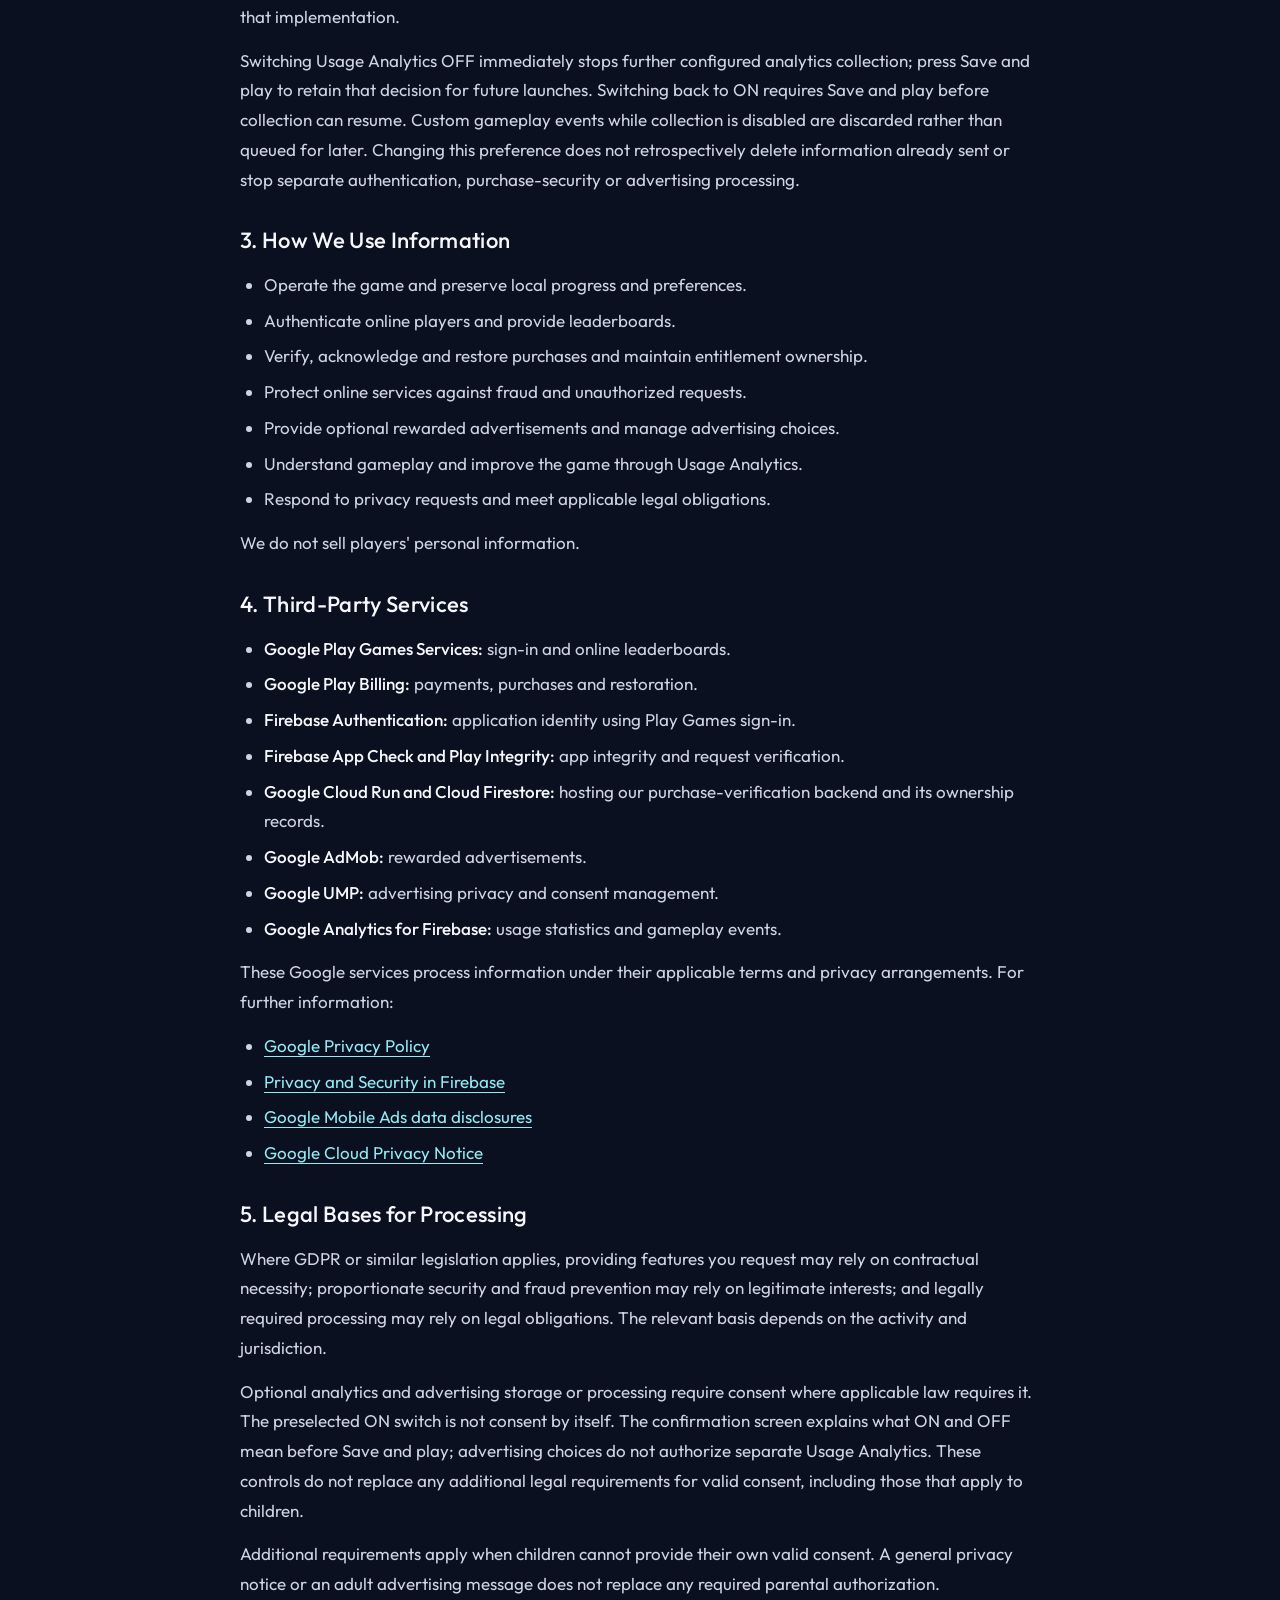
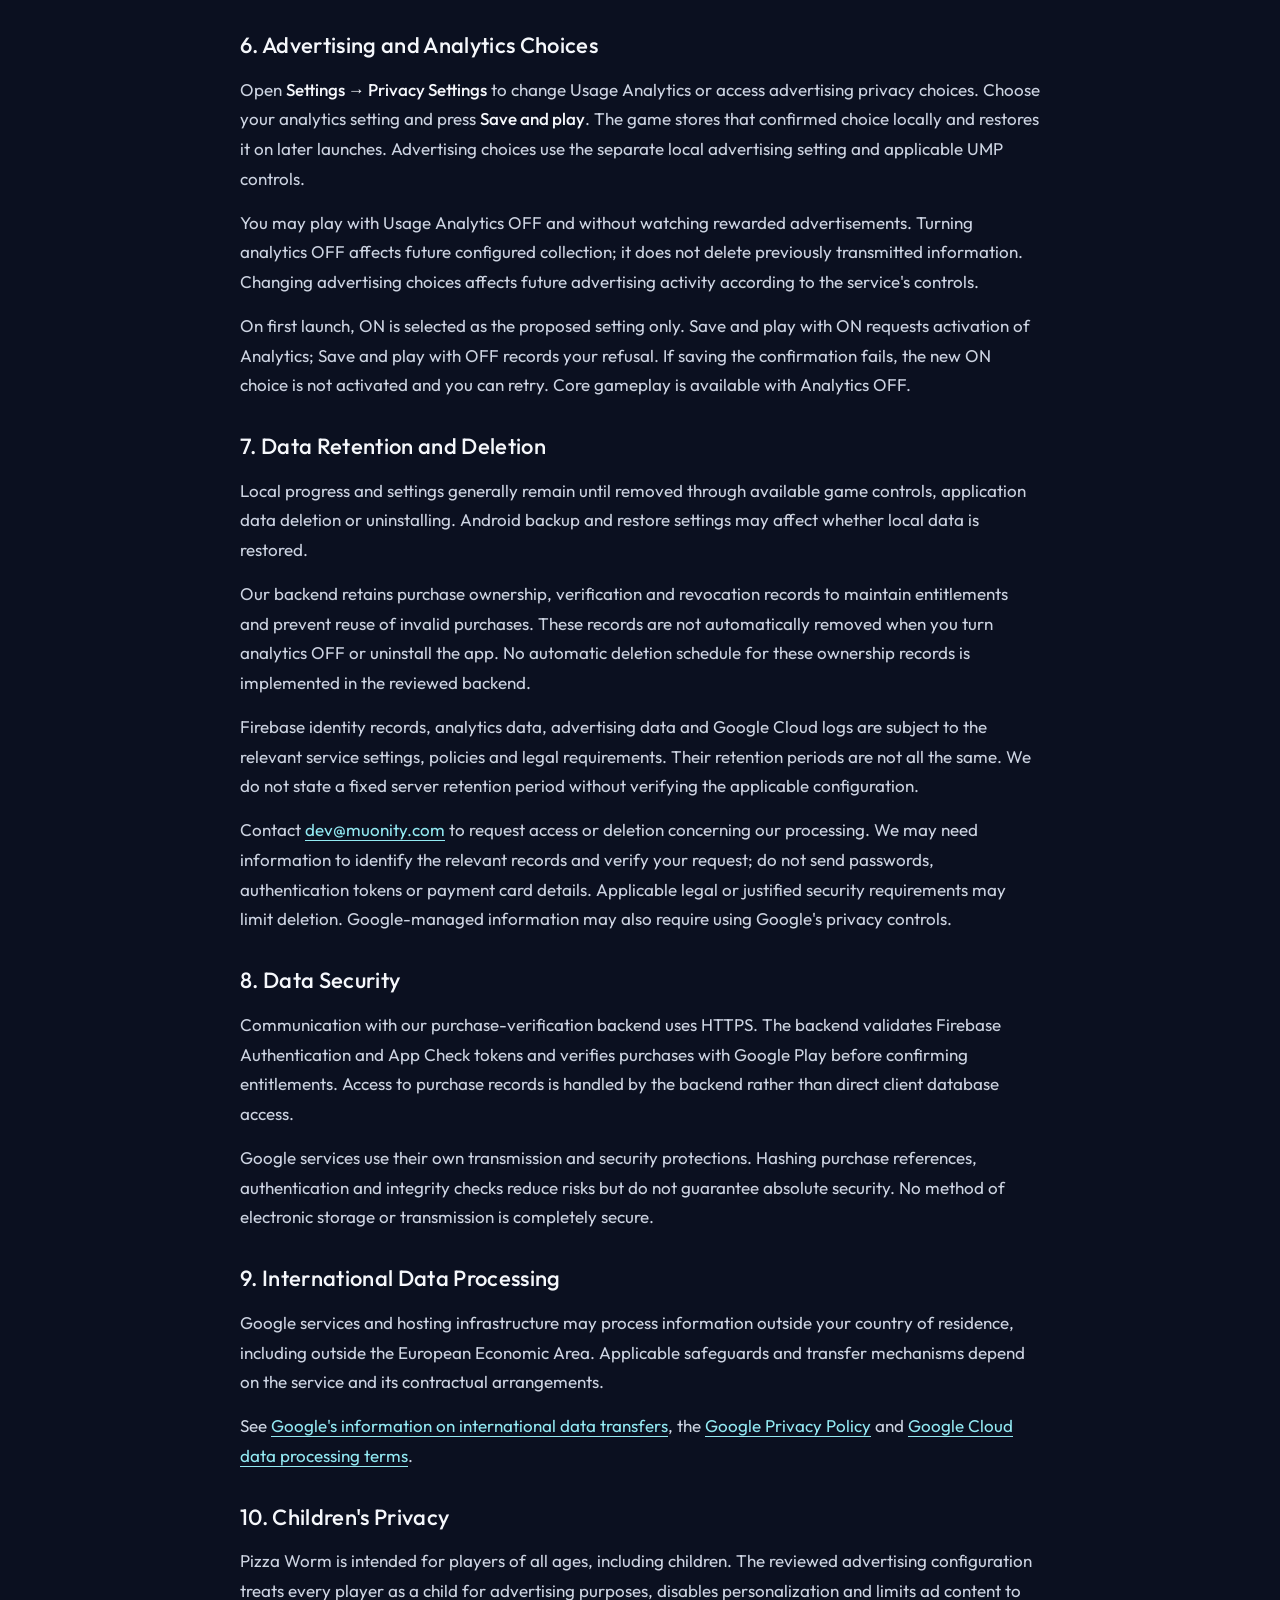
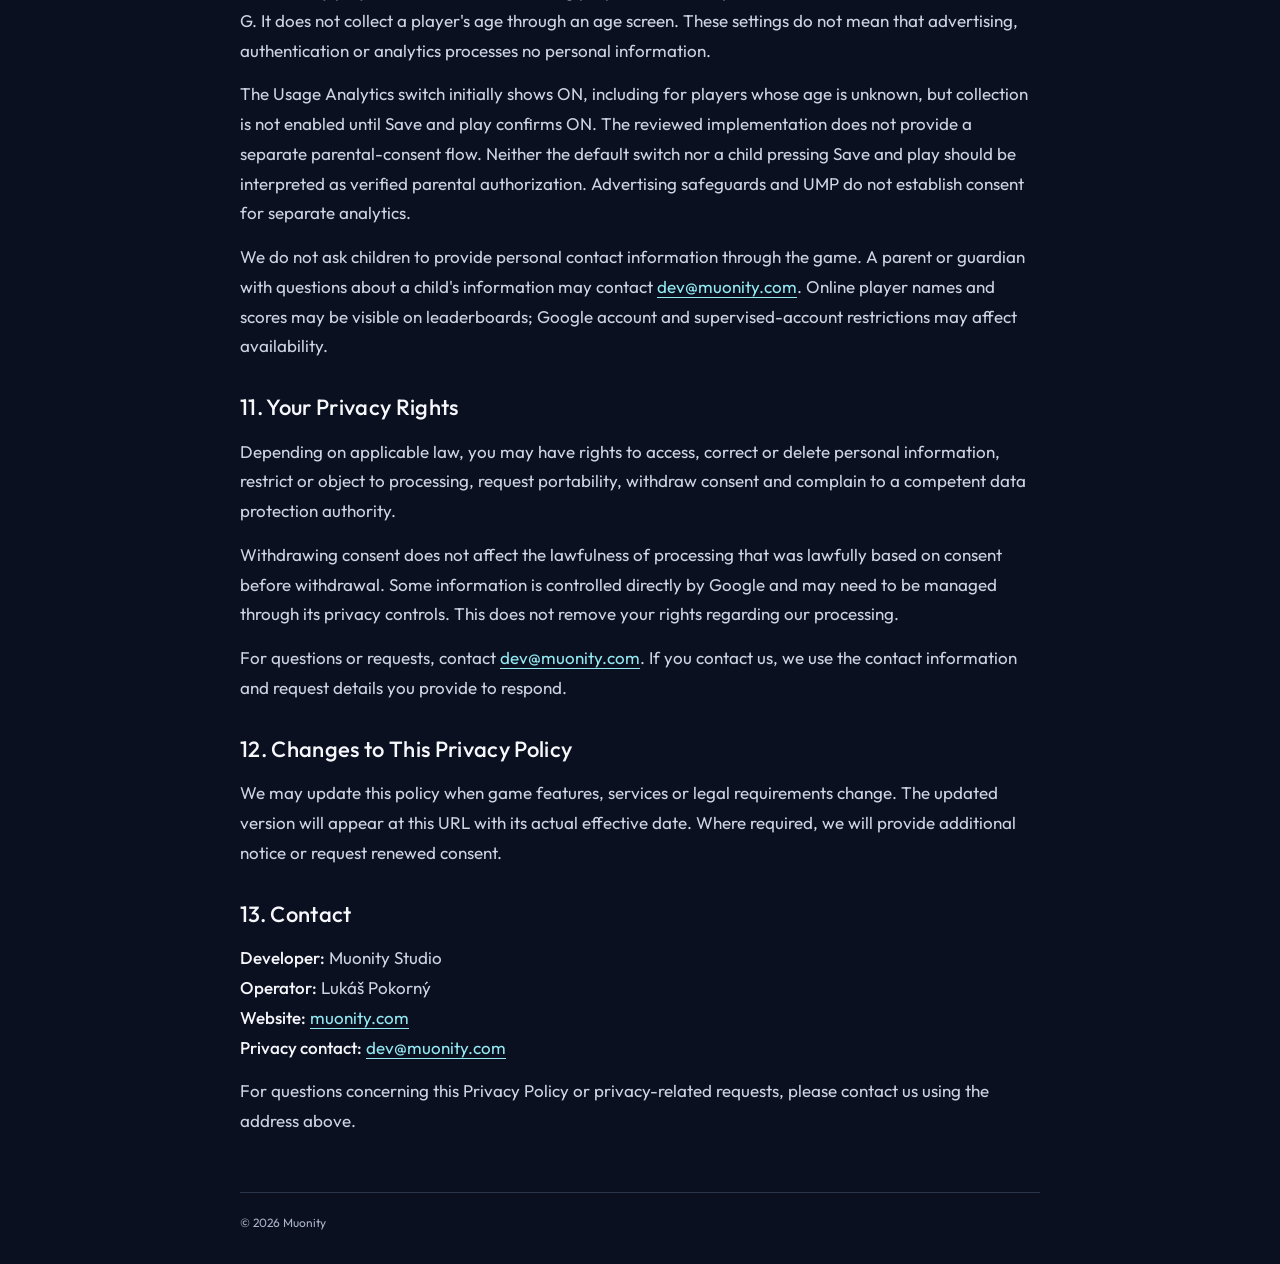
==== commit c52bbb07: "Add files via upload" ====
--- a/privacy/pizza-worm/index.html
+++ b/privacy/pizza-worm/index.html
@@ -34,103 +34,98 @@
   <main class="privacy-document privacy-container pizza-policy" id="main">
     <div class="privacy-intro">
       <h1>Privacy Policy — Pizza Worm</h1>
-      <p class="privacy-updated">Effective Date: <time datetime="2026-10-10">October 10, 2026</time></p>
+      <p class="privacy-updated">Effective Date: <time datetime="2026-10-17">October 17, 2026</time></p>
     </div>
     <section aria-labelledby="section-1">
       <h2 id="section-1">1. Introduction</h2>
-      <p>Muonity Studio ("we", "us", or "our") develops and publishes Pizza Worm, a mobile game for Android devices. Muonity Studio is the name used for the independent project operated by Lukáš Pokorný.</p>
-      <p>We respect your privacy and are committed to being transparent about how information is processed when you use our game.</p>
-      <p>This Privacy Policy explains what information may be collected, why it is processed, which third-party services may be involved, and what choices and rights you have.</p>
-      <p>Using Pizza Worm does not itself constitute consent to optional analytics or personalized advertising. Advertising choices and the separate analytics setting are explained below, including the analytics preference used in version 1.0.1.</p>
-      <p>Online features depend on the installed build and service configuration. In the game configuration covered by this policy, Google Play Billing, Play Games Services, AdMob and Firebase Analytics are not activated. The sections below also explain the information these integrations handle when enabled.</p>
+      <p>Muonity Studio ("we", "us", or "our") develops and publishes Pizza Worm for Android. Muonity Studio is the name used for the independent project operated by Lukáš Pokorný.</p>
+      <p>This policy explains the information processed by the game, its online services and our purchase-verification backend, why it is processed, and your choices and rights.</p>
+      <p>Pizza Worm uses Google Play Games Services, Google Play Billing, Firebase Authentication, Firebase App Check with Play Integrity, Google AdMob, Google's User Messaging Platform (UMP), and Google Analytics for Firebase. Online features depend on service availability.</p>
+      <p>Using the game does not itself constitute consent to optional analytics or personalized advertising. The Usage Analytics switch initially shows ON, but the game does not enable analytics collection on that basis alone. Choose ON or OFF and press Save and play to save your decision. Advertising choices are separate.</p>
     </section>
     <section aria-labelledby="section-2">
       <h2 id="section-2">2. Information We Process</h2>
-      <p>Pizza Worm may process the following categories of information, depending on the features you use, their availability, and your privacy choices.</p>
       <h3>Game Progress and Preferences</h3>
-      <p>The game stores certain information locally on your device, including:</p>
-      <ul><li>Current and saved game progress.</li><li>Scores and personal records.</li><li>Selected worm skin and tablecloth.</li><li>Game settings.</li><li>Sound and music preferences.</li><li>Relevant gameplay state.</li><li>Privacy preferences where applicable.</li></ul>
-      <p>This information is used to operate the game and preserve your progress. Local gameplay saves are not automatically uploaded to Muonity Studio servers. Separate leaderboard submissions and analytics events, when enabled, are described below.</p>
+      <p>The game stores progress, saved runs, scores and personal records, selected worm skins and tablecloths, sound and music settings, relevant gameplay state and privacy preferences locally on your device. This supports gameplay and preserves your choices between launches.</p>
+      <p>Local gameplay saves are not automatically uploaded to our backend. Leaderboard scores, purchase-verification information and analytics events are separate data flows described below.</p>
       <h3>Google Play Games Services</h3>
-      <p>If you use Google Play Games Services, Google may process information necessary to provide player authentication, leaderboards and related gaming functionality. This may include:</p>
-      <ul><li>Your Google Play Games player identifier.</li><li>Your public player name.</li><li>Your leaderboard scores.</li><li>Authentication and service-related information.</li></ul>
-      <p>Leaderboard information may be visible to other players according to Google Play Games settings and the availability of the service. Google processes information under its own privacy policies.</p>
-      <h3>In-App Purchases</h3>
-      <p>Pizza Worm supports optional purchases of cosmetic worm skins and tablecloths through Google Play Billing when the purchase service is enabled. Purchase-related information may include:</p>
-      <ul><li>Purchased product identifiers.</li><li>Purchase tokens and transaction status.</li><li>Signed purchase receipts and information needed to validate purchases.</li><li>Information required to restore purchased items.</li></ul>
-      <p>Payments are processed by Google Play. Muonity Studio does not receive or store your full payment card details.</p>
-      <p>The current integration verifies signed purchase receipts on the device and stores receipts and handled purchase tokens in private application storage to maintain purchase entitlements. It uses Google Play to query and acknowledge purchases. It does not send purchase tokens to a separate Muonity verification server.</p>
+      <p>Google Play Games provides player sign-in and online leaderboards. It processes your Play Games player identifier, public player name, submitted scores and authentication or service-related information. Sign-in may be restored automatically according to your Google Play Games settings.</p>
+      <p>Leaderboard names and scores may be visible to other players. You do not need to create a separate Muonity username and password to play; online features use Google services and may require sign-in.</p>
+      <h3>Firebase Authentication and App Check</h3>
+      <p>Firebase Authentication uses your Play Games sign-in to establish an application identity. Google processes the associated user identifier, authentication credentials and tokens, IP address and technical service information. These are separate from Usage Analytics.</p>
+      <p>Firebase App Check uses Play Integrity to help verify that backend requests come from the expected app and device environment. Google processes integrity-related technical information and tokens. Our backend receives Firebase authentication and App Check tokens to validate requests and protect purchases against unauthorized use. Turning Usage Analytics OFF does not disable authentication or these security checks.</p>
+      <h3>In-App Purchases and Server Verification</h3>
+      <p>Pizza Worm offers optional purchases of cosmetic worm skins and tablecloths through Google Play Billing. Google processes payments; we do not receive your full payment card details.</p>
+      <p>The game sends product identifiers and purchase tokens to our verification backend hosted on Google Cloud Run, together with authentication and App Check tokens. The backend verifies purchase status with Google Play and handles purchase acknowledgement, ownership checks and purchase restoration. This processing is needed to provide and protect purchased items.</p>
+      <p>The backend stores purchase ownership and status records in Google Cloud Firestore, including hashed purchase-token and user references, an obfuscated account identifier, product identifiers, verification timestamps and revocation information. These references remain linkable to purchase entitlements; hashing does not make them anonymous. Raw purchase tokens are processed during verification and in Google purchase notifications, rather than stored as raw tokens in these ownership records.</p>
+      <p>Google Cloud infrastructure may also process technical request and security logs. Removing the app does not automatically remove backend purchase records, revoke purchases or delete your Google account.</p>
       <h3>Advertising</h3>
-      <p>Pizza Worm may display optional rewarded advertisements that allow players to continue a game after a collision. Advertising is provided through Google AdMob when enabled.</p>
-      <p>Depending on your region, age-related settings and consent choices, advertising services may process information such as:</p>
-      <ul><li>Device and advertising identifiers where permitted.</li><li>IP address.</li><li>Approximate location derived from network information.</li><li>Advertising interaction information.</li><li>Diagnostic and fraud-prevention information.</li></ul>
-      <p>Advertising data processing is subject to applicable privacy requirements and Google's policies. The advertising integration uses Google's User Messaging Platform (UMP) to obtain current consent information and show a consent form where required. It requests ads only when UMP permits ad requests.</p>
-      <p>Declining optional advertising consent does not prevent access to the core game. However, the availability of rewarded advertisements may vary; an ad is not guaranteed after declining personalization or other consent choices.</p>
-      <h3>Firebase Analytics</h3>
-      <p>Pizza Worm includes an integration for Google Analytics for Firebase to understand how players interact with the game and improve gameplay. Depending on service configuration and your analytics setting, analytics may include:</p>
-      <ul><li>Game session activity.</li><li>Game starts, saved or resumed games, and completed runs.</li><li>Session duration.</li><li>Scores and gameplay progression.</li><li>Pizza collection and other gameplay events.</li><li>Cosmetic selection events.</li><li>Advertising and purchase-related events.</li><li>Technical application and device information, including information collected automatically by the SDK when active.</li></ul>
-      <p>We do not intentionally include your name, email address or other directly identifying personal information in custom gameplay analytics events. Custom events do not include purchase tokens or leaderboard player names. Firebase may use application-instance or device-related identifiers; analytics should not be understood as necessarily anonymous.</p>
-      <p>Firebase Analytics is not activated in the game configuration covered by this policy. In version 1.0.1, the game's analytics preference defaults to <strong>ON when no saved choice exists</strong>; an existing OFF choice is preserved. If Firebase is configured and activated, this ON preference can enable analytics without a separate opt-in. The default ON setting is not a record of explicit consent.</p>
-      <p>You can switch analytics OFF or ON through <strong>Settings → Privacy Settings</strong>. Switching OFF stops further configured analytics collection; custom events while OFF are discarded rather than queued for later. It does not delete previously transmitted data. Advertising choices are managed separately.</p>
+      <p>Google AdMob provides optional rewarded advertisements. You can choose to watch an available advertisement to continue after a collision. Core gameplay remains available without watching an advertisement.</p>
+      <p>Ad services may process IP addresses and approximate location derived from them, app or device identifiers where permitted, ad interactions and diagnostic or fraud-prevention information. Non-personalized advertising does not mean that no data is processed. Advertising may be initialized and an available ad preloaded before you choose to watch it, subject to the advertising controls.</p>
+      <p>The reviewed advertising implementation applies child-directed treatment, disables advertising personalization and requests ads with a maximum content rating of G. It also removes advertising-ID permissions. Google UMP checks whether ads may be requested and provides advertising privacy options where applicable. An advertising consent form is not shown to every player: under-age-of-consent treatment can suppress the European message.</p>
+      <p>You can manage optional advertising through the game's advertising privacy settings. Ad availability depends on the applicable privacy state and the service. Declining personalization does not guarantee that an ad will be available.</p>
+      <h3>Firebase Analytics — Usage Analytics</h3>
+      <p>Google Analytics for Firebase is used to understand game use and improve the experience. The Usage Analytics switch is <strong>ON by default when no saved choice exists</strong>, while collection remains disabled until you press <strong>Save and play</strong> with ON selected. To decline, select OFF and press Save and play. You can change your decision later in <strong>Settings → Privacy Settings</strong>.</p>
+      <p><strong>Before the first saved confirmation, neither the default ON switch nor toggling it ON starts analytics collection.</strong> Save and play with ON enables collection only after the choice is successfully stored. With OFF, collection remains disabled. On later launches the game restores the confirmed saved choice. An older ON preference without this confirmation is shown again for confirmation and does not itself enable collection; an older OFF preference is preserved.</p>
+      <p>Analytics can include sessions, game starts, saves and resumes, completed runs, duration, scores, progression, pizza collection, cosmetic selections, rewarded-ad interactions and purchase-related events. The SDK can also collect app-instance identifiers, app and device information, approximate location derived from network information, and automatic lifecycle or purchase events.</p>
+      <p>Our custom gameplay events do not intentionally include names, email addresses, purchase tokens or leaderboard player names, and we do not set an Analytics User-ID in the reviewed implementation. Analytics is not necessarily anonymous. Advertising-related Analytics consent settings remain denied in that implementation.</p>
+      <p>Switching Usage Analytics OFF immediately stops further configured analytics collection; press Save and play to retain that decision for future launches. Switching back to ON requires Save and play before collection can resume. Custom gameplay events while collection is disabled are discarded rather than queued for later. Changing this preference does not retrospectively delete information already sent or stop separate authentication, purchase-security or advertising processing.</p>
     </section>
     <section aria-labelledby="section-3">
       <h2 id="section-3">3. How We Use Information</h2>
-      <p>Information is processed, where the relevant feature is available, to:</p>
-      <ul><li>Operate and maintain the game.</li><li>Save gameplay progress.</li><li>Provide online leaderboards.</li><li>Process and restore purchases.</li><li>Deliver optional rewarded advertisements.</li><li>Understand gameplay performance where analytics is permitted.</li><li>Detect errors and prevent fraud.</li><li>Comply with applicable legal obligations.</li></ul>
+      <ul><li>Operate the game and preserve local progress and preferences.</li><li>Authenticate online players and provide leaderboards.</li><li>Verify, acknowledge and restore purchases and maintain entitlement ownership.</li><li>Protect online services against fraud and unauthorized requests.</li><li>Provide optional rewarded advertisements and manage advertising choices.</li><li>Understand gameplay and improve the game through Usage Analytics.</li><li>Respond to privacy requests and meet applicable legal obligations.</li></ul>
       <p>We do not sell players' personal information.</p>
     </section>
     <section aria-labelledby="section-4">
       <h2 id="section-4">4. Third-Party Services</h2>
-      <p>Pizza Worm includes integrations for the following Google services. Their availability depends on the game configuration:</p>
-      <ul><li><strong>Google Play Games Services:</strong> player authentication and leaderboards.</li><li><strong>Google Play Billing:</strong> in-app purchases and purchase restoration.</li><li><strong>Google AdMob:</strong> optional rewarded advertisements.</li><li><strong>Google User Messaging Platform:</strong> advertising privacy and consent management.</li><li><strong>Google Analytics for Firebase:</strong> gameplay analytics and application usage statistics, controlled by the separate analytics setting described above.</li></ul>
-      <p>These services are operated by Google and may process information under their respective terms and privacy policies. For more information, visit:</p>
-      <ul><li><a href="https://policies.google.com/privacy">Google Privacy Policy</a></li><li><a href="https://firebase.google.com/support/privacy">Privacy and Security in Firebase</a></li><li><a href="https://support.google.com/admob/">Google AdMob Help</a></li></ul>
+      <ul><li><strong>Google Play Games Services:</strong> sign-in and online leaderboards.</li><li><strong>Google Play Billing:</strong> payments, purchases and restoration.</li><li><strong>Firebase Authentication:</strong> application identity using Play Games sign-in.</li><li><strong>Firebase App Check and Play Integrity:</strong> app integrity and request verification.</li><li><strong>Google Cloud Run and Cloud Firestore:</strong> hosting our purchase-verification backend and its ownership records.</li><li><strong>Google AdMob:</strong> rewarded advertisements.</li><li><strong>Google UMP:</strong> advertising privacy and consent management.</li><li><strong>Google Analytics for Firebase:</strong> usage statistics and gameplay events.</li></ul>
+      <p>These Google services process information under their applicable terms and privacy arrangements. For further information:</p>
+      <ul><li><a href="https://policies.google.com/privacy">Google Privacy Policy</a></li><li><a href="https://firebase.google.com/support/privacy">Privacy and Security in Firebase</a></li><li><a href="https://developers.google.com/admob/android/privacy/play-data-disclosure">Google Mobile Ads data disclosures</a></li><li><a href="https://cloud.google.com/terms/cloud-privacy-notice">Google Cloud Privacy Notice</a></li></ul>
     </section>
     <section aria-labelledby="section-5">
       <h2 id="section-5">5. Legal Bases for Processing</h2>
-      <p>Where the European Union General Data Protection Regulation (GDPR) or similar privacy legislation applies, processing may be based on:</p>
-      <ul><li><strong>Contractual necessity:</strong> to provide gameplay features and services requested by the player.</li><li><strong>Consent:</strong> for optional analytics and advertising processing where required. An automatically enabled preference does not itself constitute that consent.</li><li><strong>Legitimate interests:</strong> for appropriate security, fraud prevention and essential service operation, subject to applicable law.</li><li><strong>Legal obligations:</strong> where processing is necessary to comply with legal requirements.</li></ul>
-      <p>The applicable legal basis depends on the specific processing activity and the relevant jurisdiction.</p>
+      <p>Where GDPR or similar legislation applies, providing features you request may rely on contractual necessity; proportionate security and fraud prevention may rely on legitimate interests; and legally required processing may rely on legal obligations. The relevant basis depends on the activity and jurisdiction.</p>
+      <p>Optional analytics and advertising storage or processing require consent where applicable law requires it. The preselected ON switch is not consent by itself. The confirmation screen explains what ON and OFF mean before Save and play; advertising choices do not authorize separate Usage Analytics. These controls do not replace any additional legal requirements for valid consent, including those that apply to children.</p>
+      <p>Additional requirements apply when children cannot provide their own valid consent. A general privacy notice or an adult advertising message does not replace any required parental authorization.</p>
     </section>
     <section aria-labelledby="section-6">
       <h2 id="section-6">6. Advertising and Analytics Choices</h2>
-      <p>Pizza Worm provides separate controls for analytics and, when configured and available, advertising privacy. You can access the relevant options through <strong>Settings → Privacy Settings</strong>.</p>
-      <p>Advertising choices are managed through Google's UMP mechanisms. The analytics ON/OFF setting is independent of the advertising form. Version 1.0.1 uses ON for a missing analytics preference; it does not treat that default as an explicit user choice.</p>
-      <p>You can play the core game with analytics OFF. Turning it OFF stops future configured analytics collection. Changing advertising choices affects future ad requests according to the relevant service's controls. Some previously processed information may remain subject to applicable retention requirements.</p>
+      <p>Open <strong>Settings → Privacy Settings</strong> to change Usage Analytics or access advertising privacy choices. Choose your analytics setting and press <strong>Save and play</strong>. The game stores that confirmed choice locally and restores it on later launches. Advertising choices use the separate local advertising setting and applicable UMP controls.</p>
+      <p>You may play with Usage Analytics OFF and without watching rewarded advertisements. Turning analytics OFF affects future configured collection; it does not delete previously transmitted information. Changing advertising choices affects future advertising activity according to the service's controls.</p>
+      <p>On first launch, ON is selected as the proposed setting only. Save and play with ON requests activation of Analytics; Save and play with OFF records your refusal. If saving the confirmation fails, the new ON choice is not activated and you can retry. Core gameplay is available with Analytics OFF.</p>
     </section>
     <section aria-labelledby="section-7">
-      <h2 id="section-7">7. Data Retention</h2>
-      <p>Locally stored game progress and preferences generally remain on your device until removed through applicable game controls, application data deletion or uninstalling the application. Device or platform backup and restore settings may affect whether local data is restored.</p>
-      <p>Information processed by Google services is retained according to the applicable service settings, policies and legal requirements. This policy does not specify an unverified retention period for Google's servers.</p>
-      <p>Muonity Studio does not independently retain local gameplay saves on its own servers. Deleting local application data does not revoke purchases or automatically delete information already processed by Google. Contact us for information about the applicable retention settings.</p>
+      <h2 id="section-7">7. Data Retention and Deletion</h2>
+      <p>Local progress and settings generally remain until removed through available game controls, application data deletion or uninstalling. Android backup and restore settings may affect whether local data is restored.</p>
+      <p>Our backend retains purchase ownership, verification and revocation records to maintain entitlements and prevent reuse of invalid purchases. These records are not automatically removed when you turn analytics OFF or uninstall the app. No automatic deletion schedule for these ownership records is implemented in the reviewed backend.</p>
+      <p>Firebase identity records, analytics data, advertising data and Google Cloud logs are subject to the relevant service settings, policies and legal requirements. Their retention periods are not all the same. We do not state a fixed server retention period without verifying the applicable configuration.</p>
+      <p>Contact <a href="mailto:dev@muonity.com">dev@muonity.com</a> to request access or deletion concerning our processing. We may need information to identify the relevant records and verify your request; do not send passwords, authentication tokens or payment card details. Applicable legal or justified security requirements may limit deletion. Google-managed information may also require using Google's privacy controls.</p>
     </section>
     <section aria-labelledby="section-8">
       <h2 id="section-8">8. Data Security</h2>
-      <p>The game uses local application storage and checks signed Google Play purchase receipts before granting paid entitlements. These measures help protect the relevant game and purchase information; they do not make a device or its stored data tamper-proof.</p>
-      <p>Third-party services provide their own security controls. No method of electronic storage or transmission can be guaranteed to be completely secure.</p>
+      <p>Communication with our purchase-verification backend uses HTTPS. The backend validates Firebase Authentication and App Check tokens and verifies purchases with Google Play before confirming entitlements. Access to purchase records is handled by the backend rather than direct client database access.</p>
+      <p>Google services use their own transmission and security protections. Hashing purchase references, authentication and integrity checks reduce risks but do not guarantee absolute security. No method of electronic storage or transmission is completely secure.</p>
     </section>
     <section aria-labelledby="section-9">
       <h2 id="section-9">9. International Data Processing</h2>
-      <p>Google services may process information in countries outside your country of residence. Where applicable, international transfers are subject to the safeguards and legal mechanisms provided by the relevant service providers.</p>
-      <p>See <a href="https://business.safety.google/adsdatatransfers/">Google's information about international data transfers</a> and its <a href="https://policies.google.com/privacy">Privacy Policy</a> for further information.</p>
+      <p>Google services and hosting infrastructure may process information outside your country of residence, including outside the European Economic Area. Applicable safeguards and transfer mechanisms depend on the service and its contractual arrangements.</p>
+      <p>See <a href="https://business.safety.google/adsdatatransfers/">Google's information on international data transfers</a>, the <a href="https://policies.google.com/privacy">Google Privacy Policy</a> and <a href="https://cloud.google.com/terms/data-processing-addendum">Google Cloud data processing terms</a>.</p>
     </section>
     <section aria-labelledby="section-10">
       <h2 id="section-10">10. Children's Privacy</h2>
-      <p>Pizza Worm is designed as a casual game. A casual visual style does not by itself determine the intended age group.</p>
-      <p>The advertising integration supports child-directed and under-age-of-consent settings. Advertising remains disabled in the configuration covered by this policy while the audience configuration is incomplete. This policy does not represent that a final Google Play target audience or AdMob age configuration has been verified.</p>
-      <p>We do not knowingly request children to provide personal contact information through the game. If you believe information concerning a child has been processed inappropriately, please contact us.</p>
+      <p>Pizza Worm is intended for players of all ages, including children. The reviewed advertising configuration treats every player as a child for advertising purposes, disables personalization and limits ad content to G. It does not collect a player's age through an age screen. These settings do not mean that advertising, authentication or analytics processes no personal information.</p>
+      <p>The Usage Analytics switch initially shows ON, including for players whose age is unknown, but collection is not enabled until Save and play confirms ON. The reviewed implementation does not provide a separate parental-consent flow. Neither the default switch nor a child pressing Save and play should be interpreted as verified parental authorization. Advertising safeguards and UMP do not establish consent for separate analytics.</p>
+      <p>We do not ask children to provide personal contact information through the game. A parent or guardian with questions about a child's information may contact <a href="mailto:dev@muonity.com">dev@muonity.com</a>. Online player names and scores may be visible on leaderboards; Google account and supervised-account restrictions may affect availability.</p>
     </section>
     <section aria-labelledby="section-11">
       <h2 id="section-11">11. Your Privacy Rights</h2>
-      <p>Depending on your location, you may have rights to:</p>
-      <ul><li>Request access to personal information.</li><li>Request correction of inaccurate information.</li><li>Request deletion of applicable personal information.</li><li>Object to certain processing.</li><li>Restrict certain processing.</li><li>Withdraw consent where processing is based on consent.</li><li>Request data portability where applicable.</li><li>Lodge a complaint with a competent data protection authority.</li></ul>
-      <p>Withdrawing consent does not affect the lawfulness of processing carried out before withdrawal. Some information is processed directly by Google, and requests concerning that information may need to be submitted through Google's privacy controls. This does not remove rights you may have in relation to our own processing.</p>
-      <p>For privacy questions relating to Muonity Studio, contact us using the details below.</p>
+      <p>Depending on applicable law, you may have rights to access, correct or delete personal information, restrict or object to processing, request portability, withdraw consent and complain to a competent data protection authority.</p>
+      <p>Withdrawing consent does not affect the lawfulness of processing that was lawfully based on consent before withdrawal. Some information is controlled directly by Google and may need to be managed through its privacy controls. This does not remove your rights regarding our processing.</p>
+      <p>For questions or requests, contact <a href="mailto:dev@muonity.com">dev@muonity.com</a>. If you contact us, we use the contact information and request details you provide to respond.</p>
     </section>
     <section aria-labelledby="section-12">
       <h2 id="section-12">12. Changes to This Privacy Policy</h2>
-      <p>We may update this Privacy Policy when game features, third-party services or legal requirements change. The latest version will be published on this page.</p>
-      <p>The effective date will be updated when appropriate. Where required, we will provide additional notice or request renewed consent.</p>
+      <p>We may update this policy when game features, services or legal requirements change. The updated version will appear at this URL with its actual effective date. Where required, we will provide additional notice or request renewed consent.</p>
     </section>
     <section aria-labelledby="section-13">
       <h2 id="section-13">13. Contact</h2>
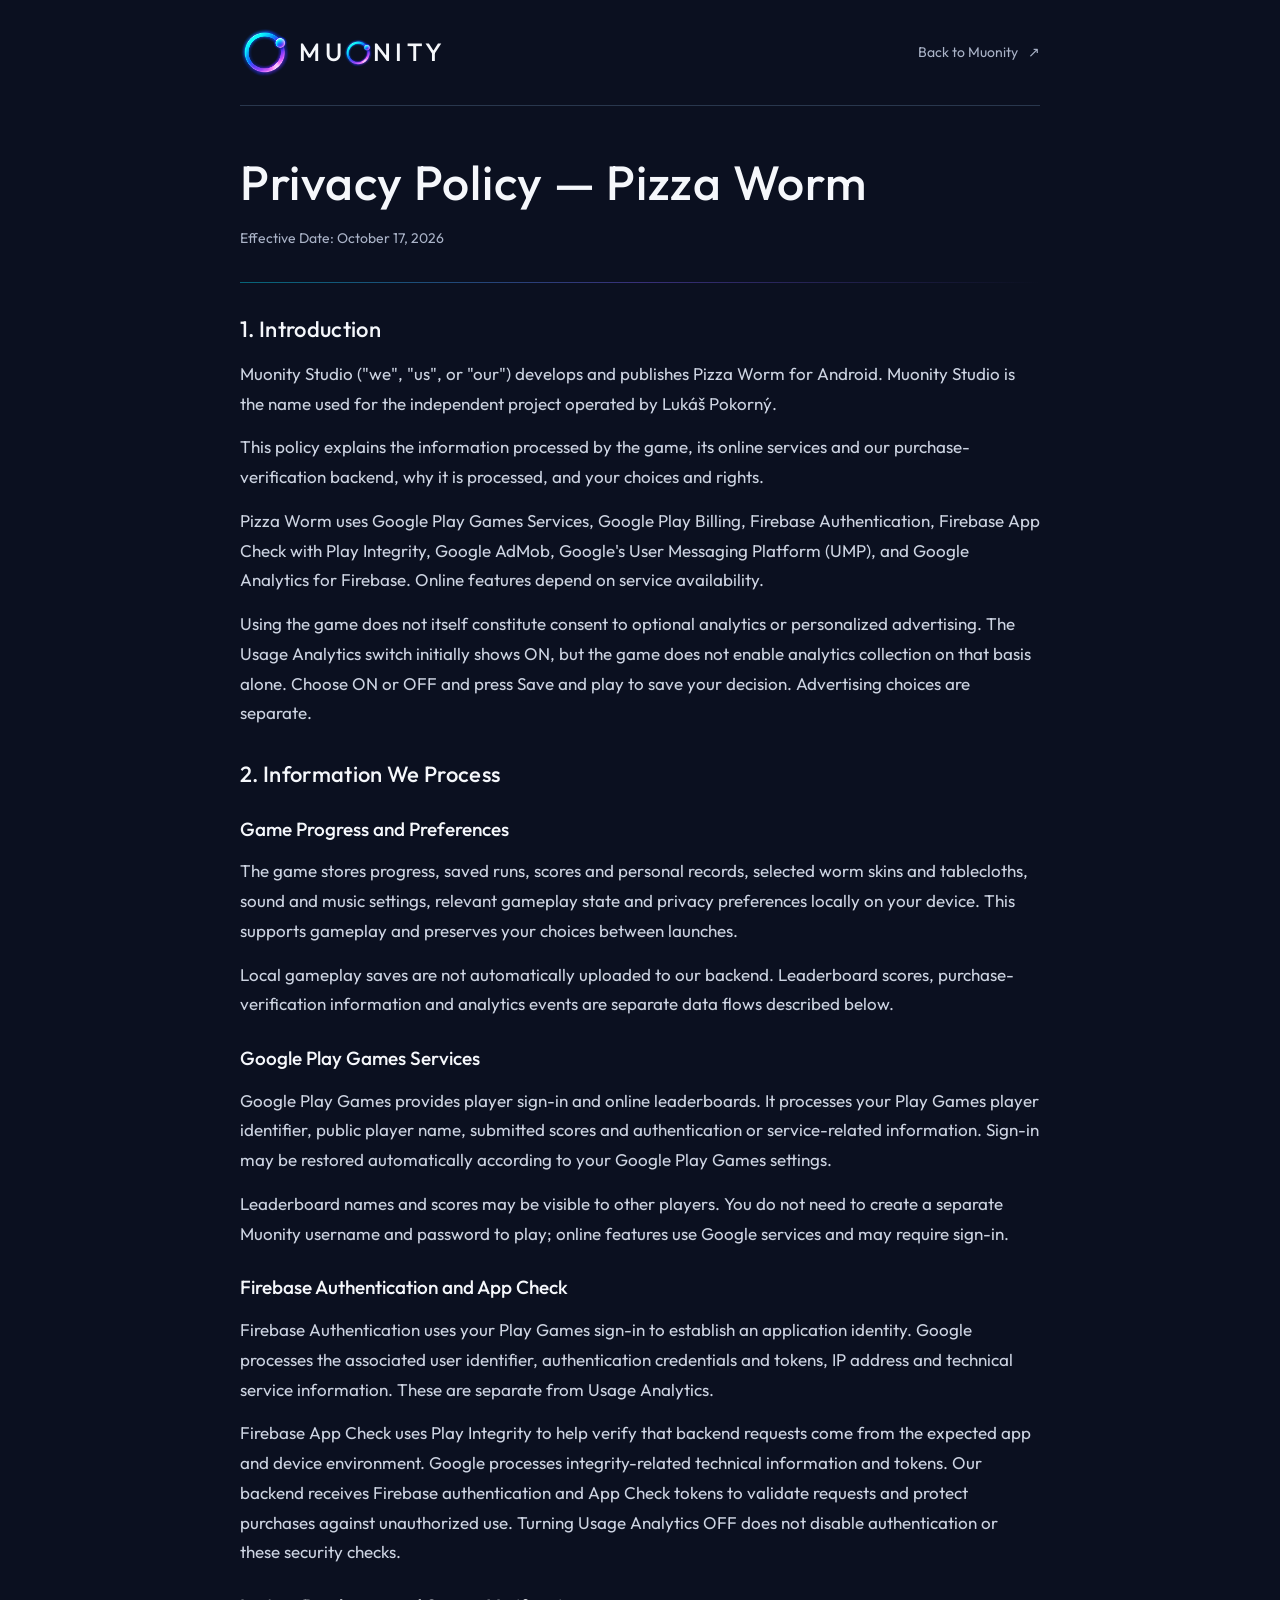
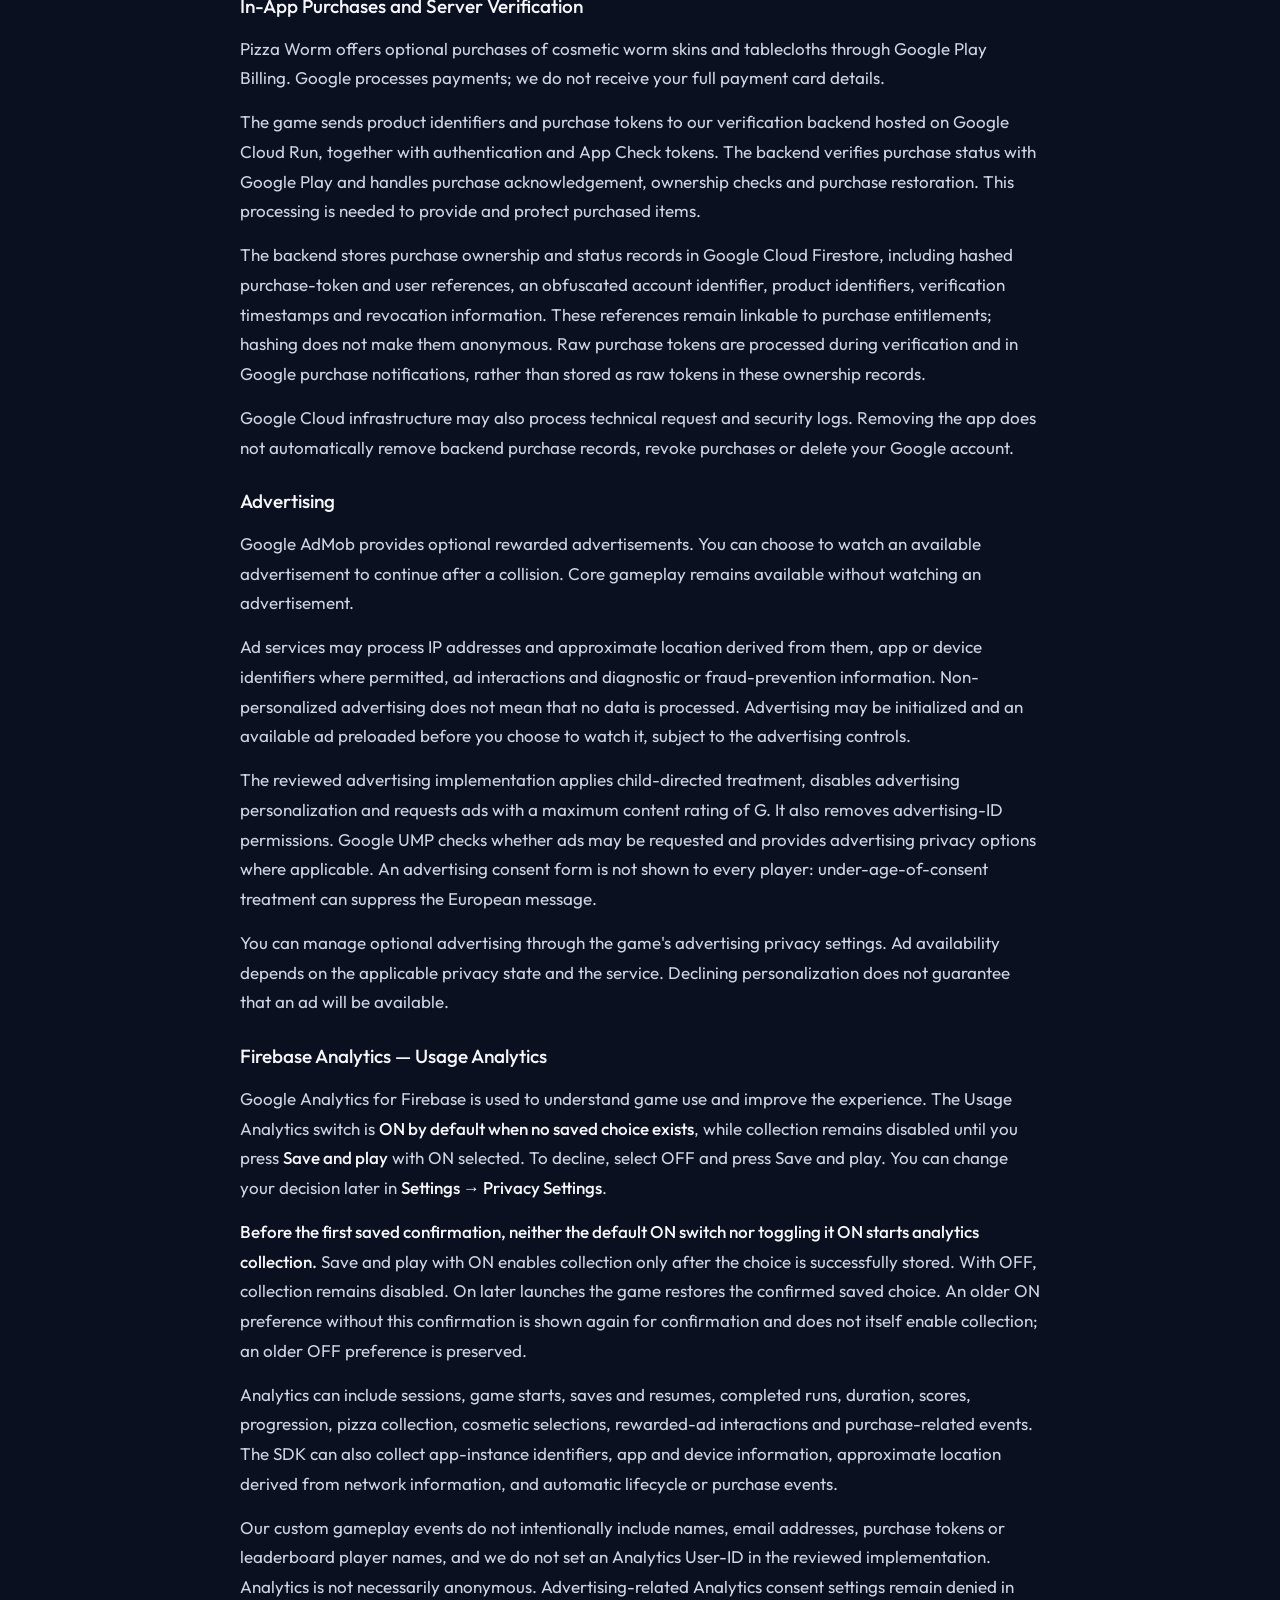
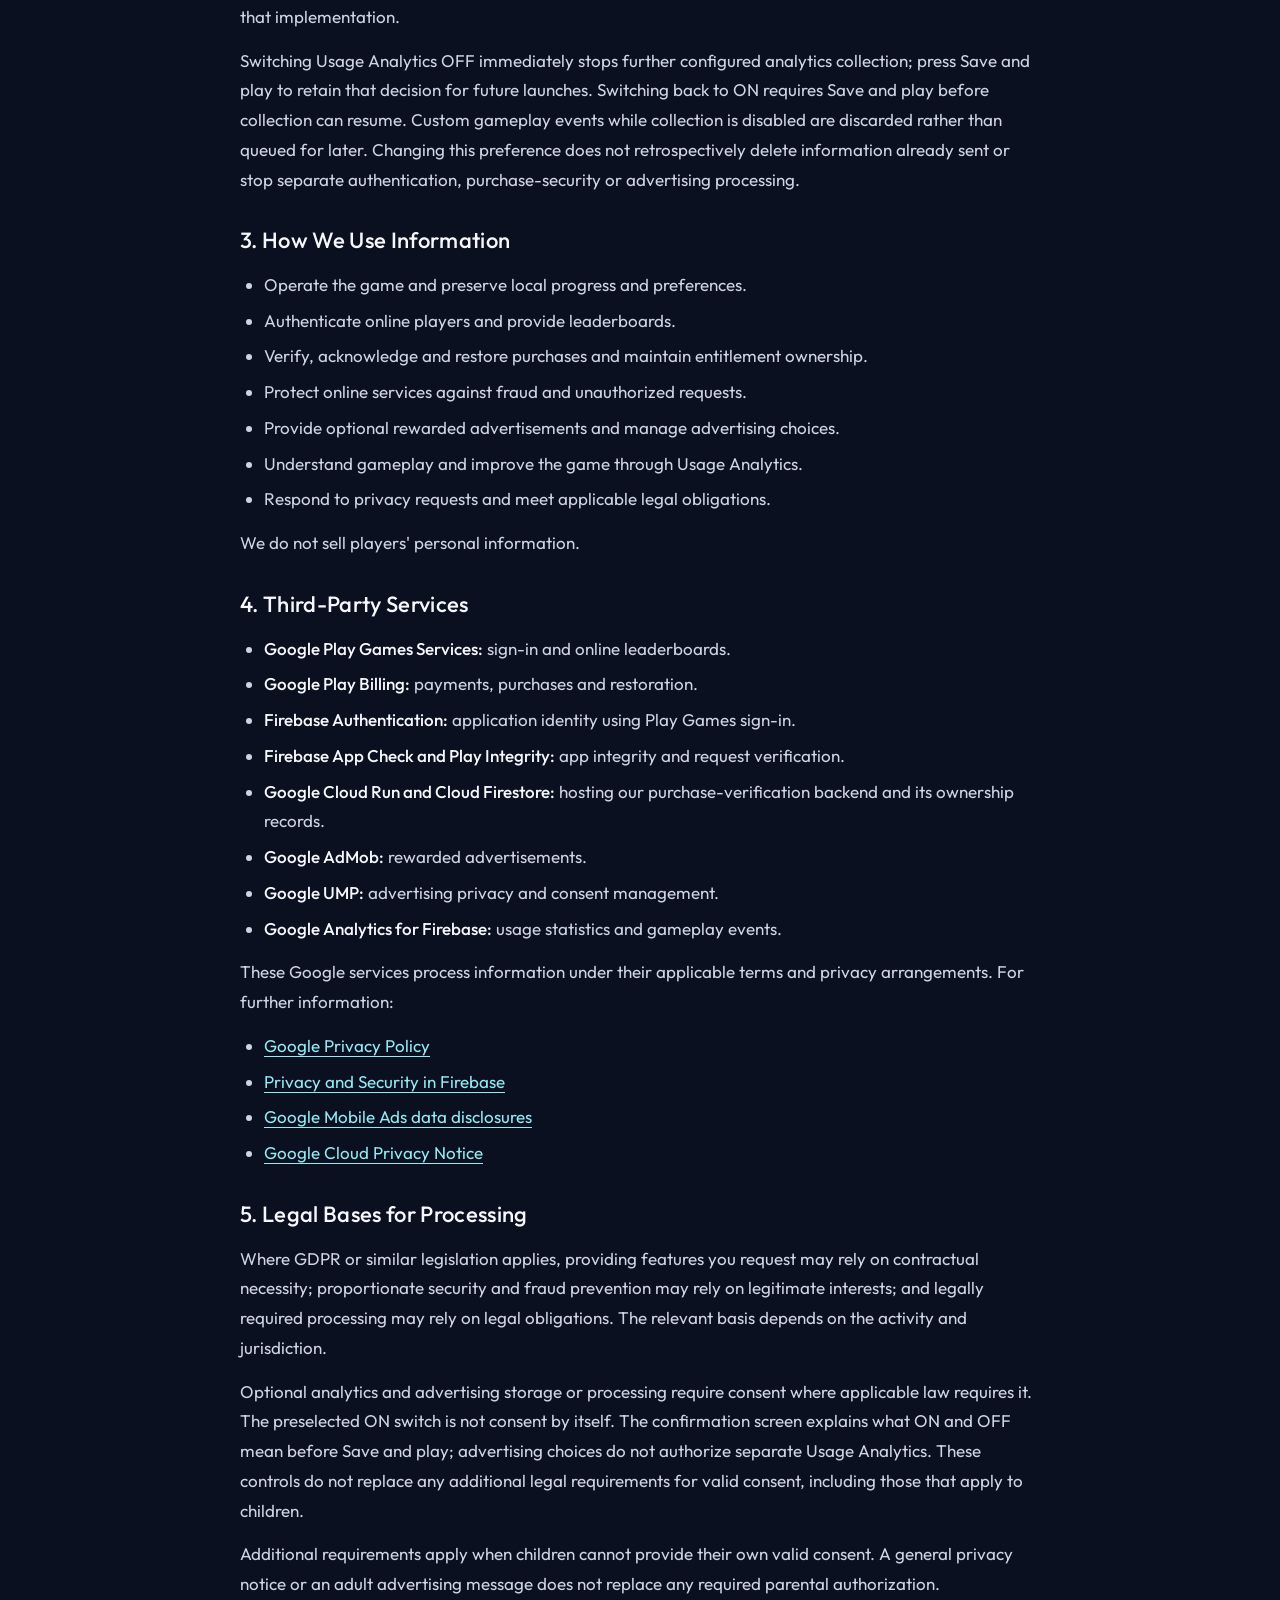
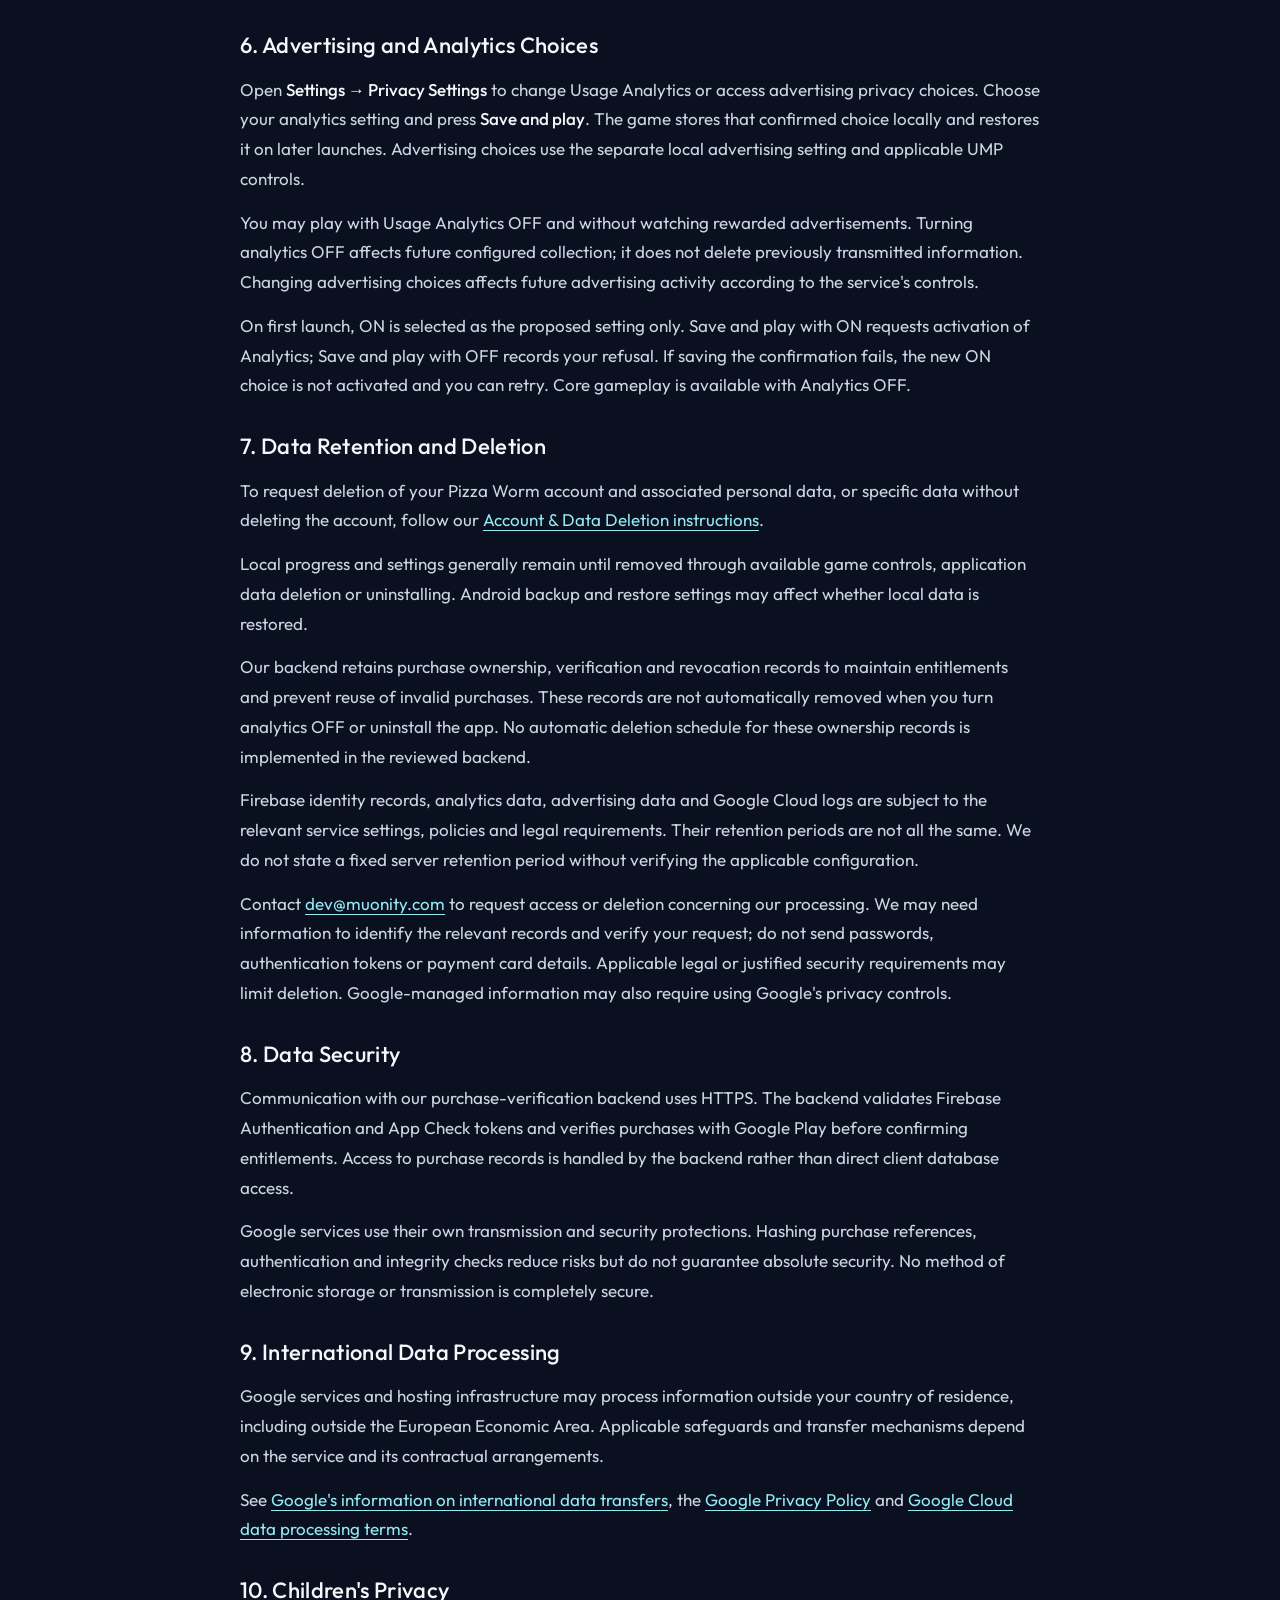
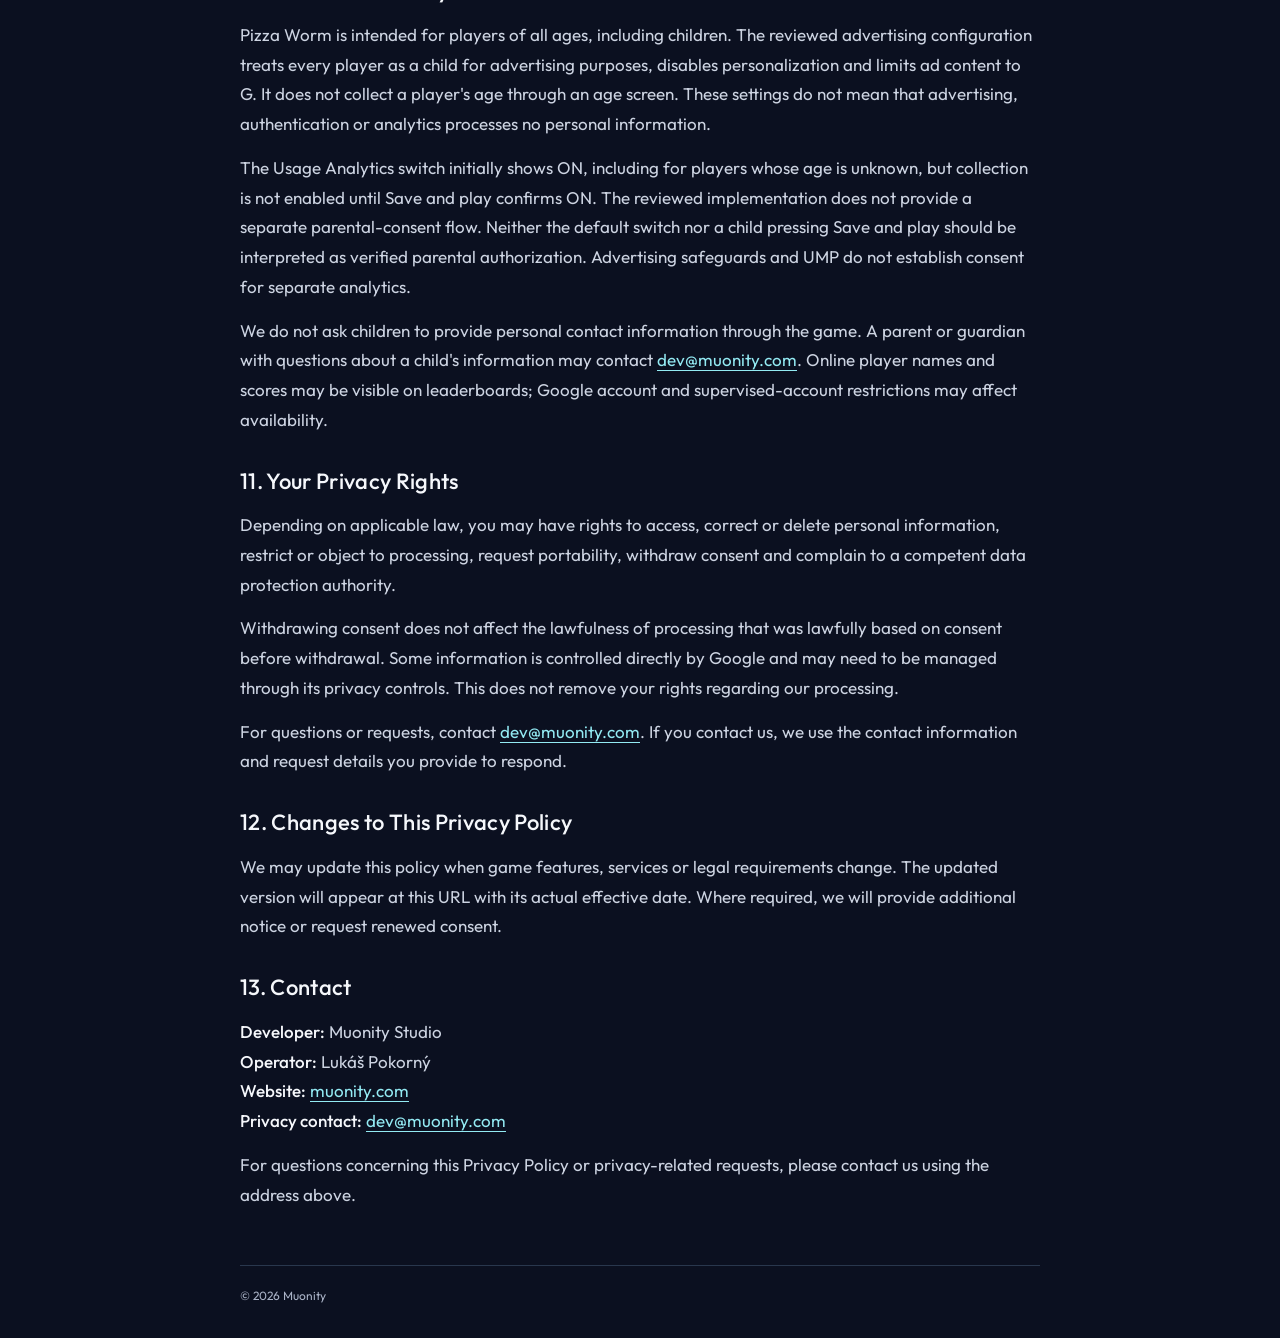
==== commit 3b07d6d3: "Add files via upload" ====
--- a/privacy/pizza-worm/index.html
+++ b/privacy/pizza-worm/index.html
@@ -96,6 +96,7 @@
     </section>
     <section aria-labelledby="section-7">
       <h2 id="section-7">7. Data Retention and Deletion</h2>
+      <p>To request deletion of your Pizza Worm account and associated personal data, or specific data without deleting the account, follow our <a href="https://muonity.com/privacy/pizza-worm/delete-account/">Account &amp; Data Deletion instructions</a>.</p>
       <p>Local progress and settings generally remain until removed through available game controls, application data deletion or uninstalling. Android backup and restore settings may affect whether local data is restored.</p>
       <p>Our backend retains purchase ownership, verification and revocation records to maintain entitlements and prevent reuse of invalid purchases. These records are not automatically removed when you turn analytics OFF or uninstall the app. No automatic deletion schedule for these ownership records is implemented in the reviewed backend.</p>
       <p>Firebase identity records, analytics data, advertising data and Google Cloud logs are subject to the relevant service settings, policies and legal requirements. Their retention periods are not all the same. We do not state a fixed server retention period without verifying the applicable configuration.</p>
